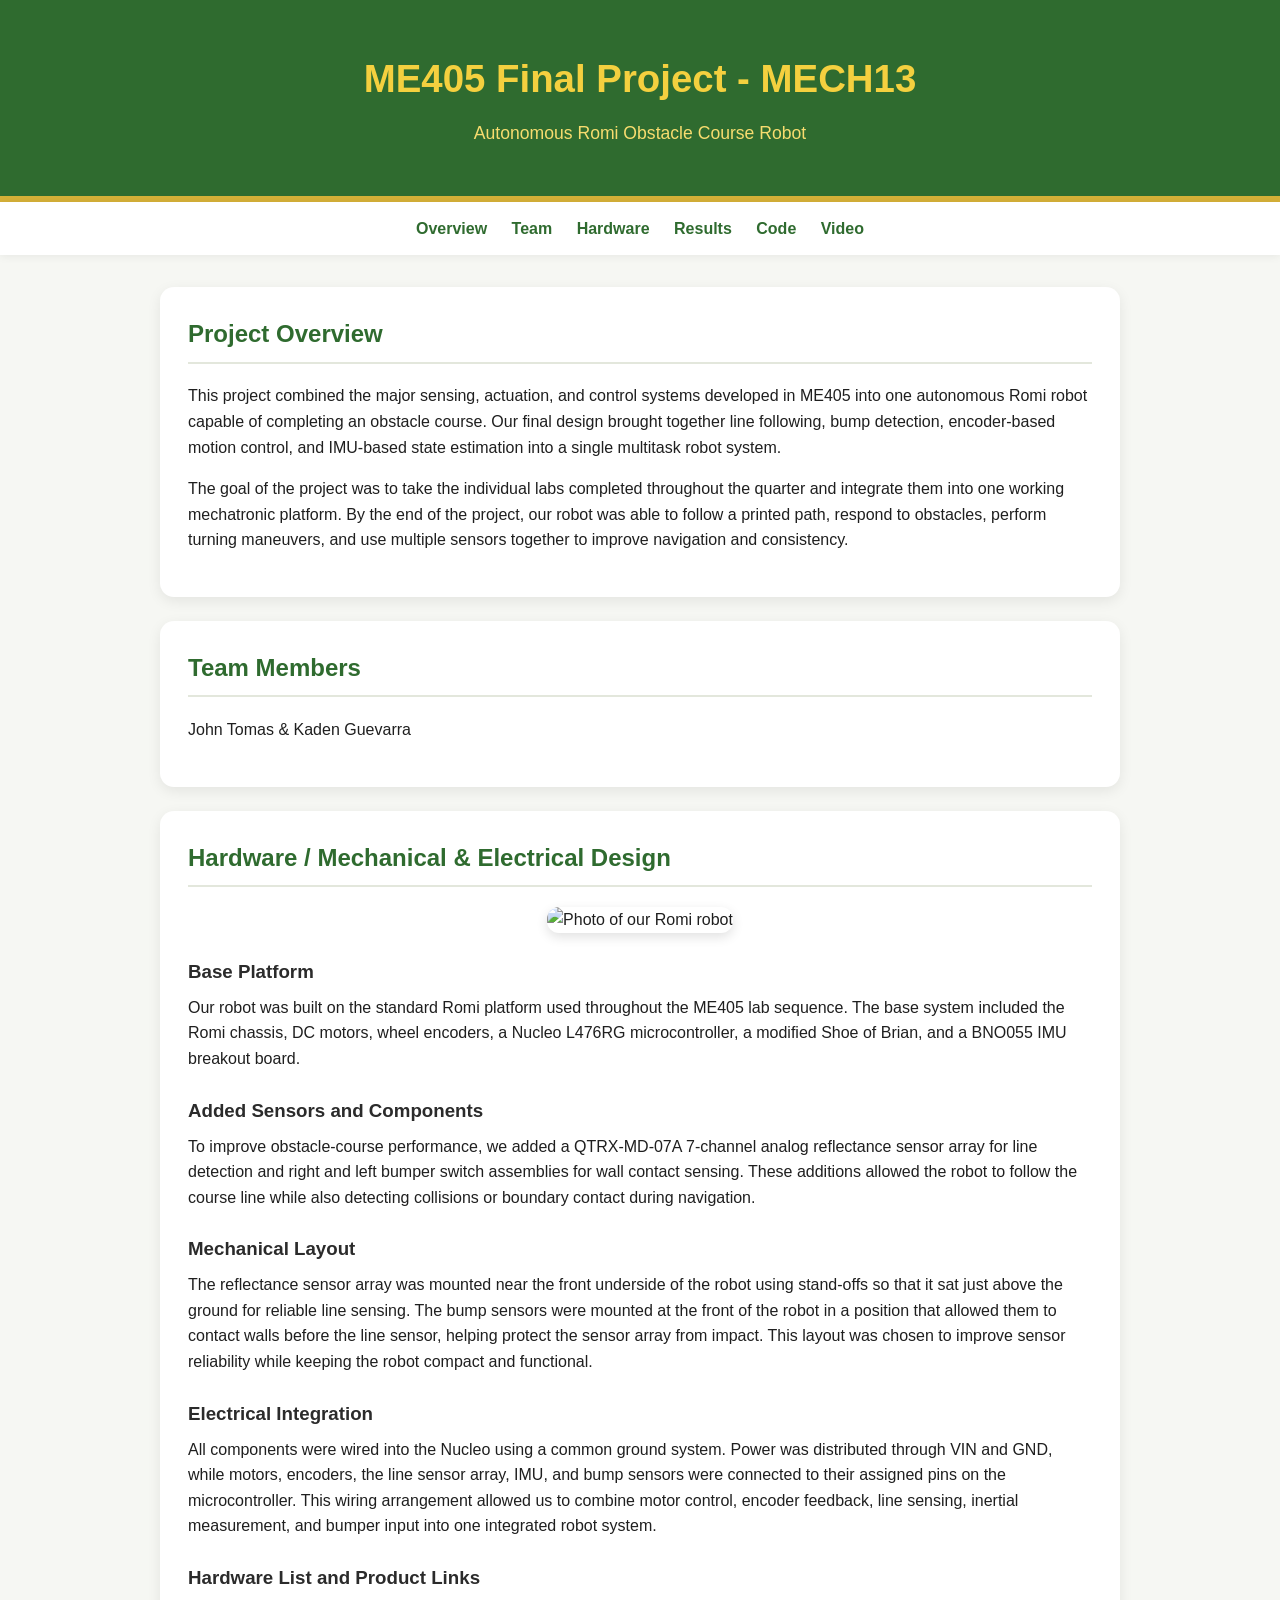
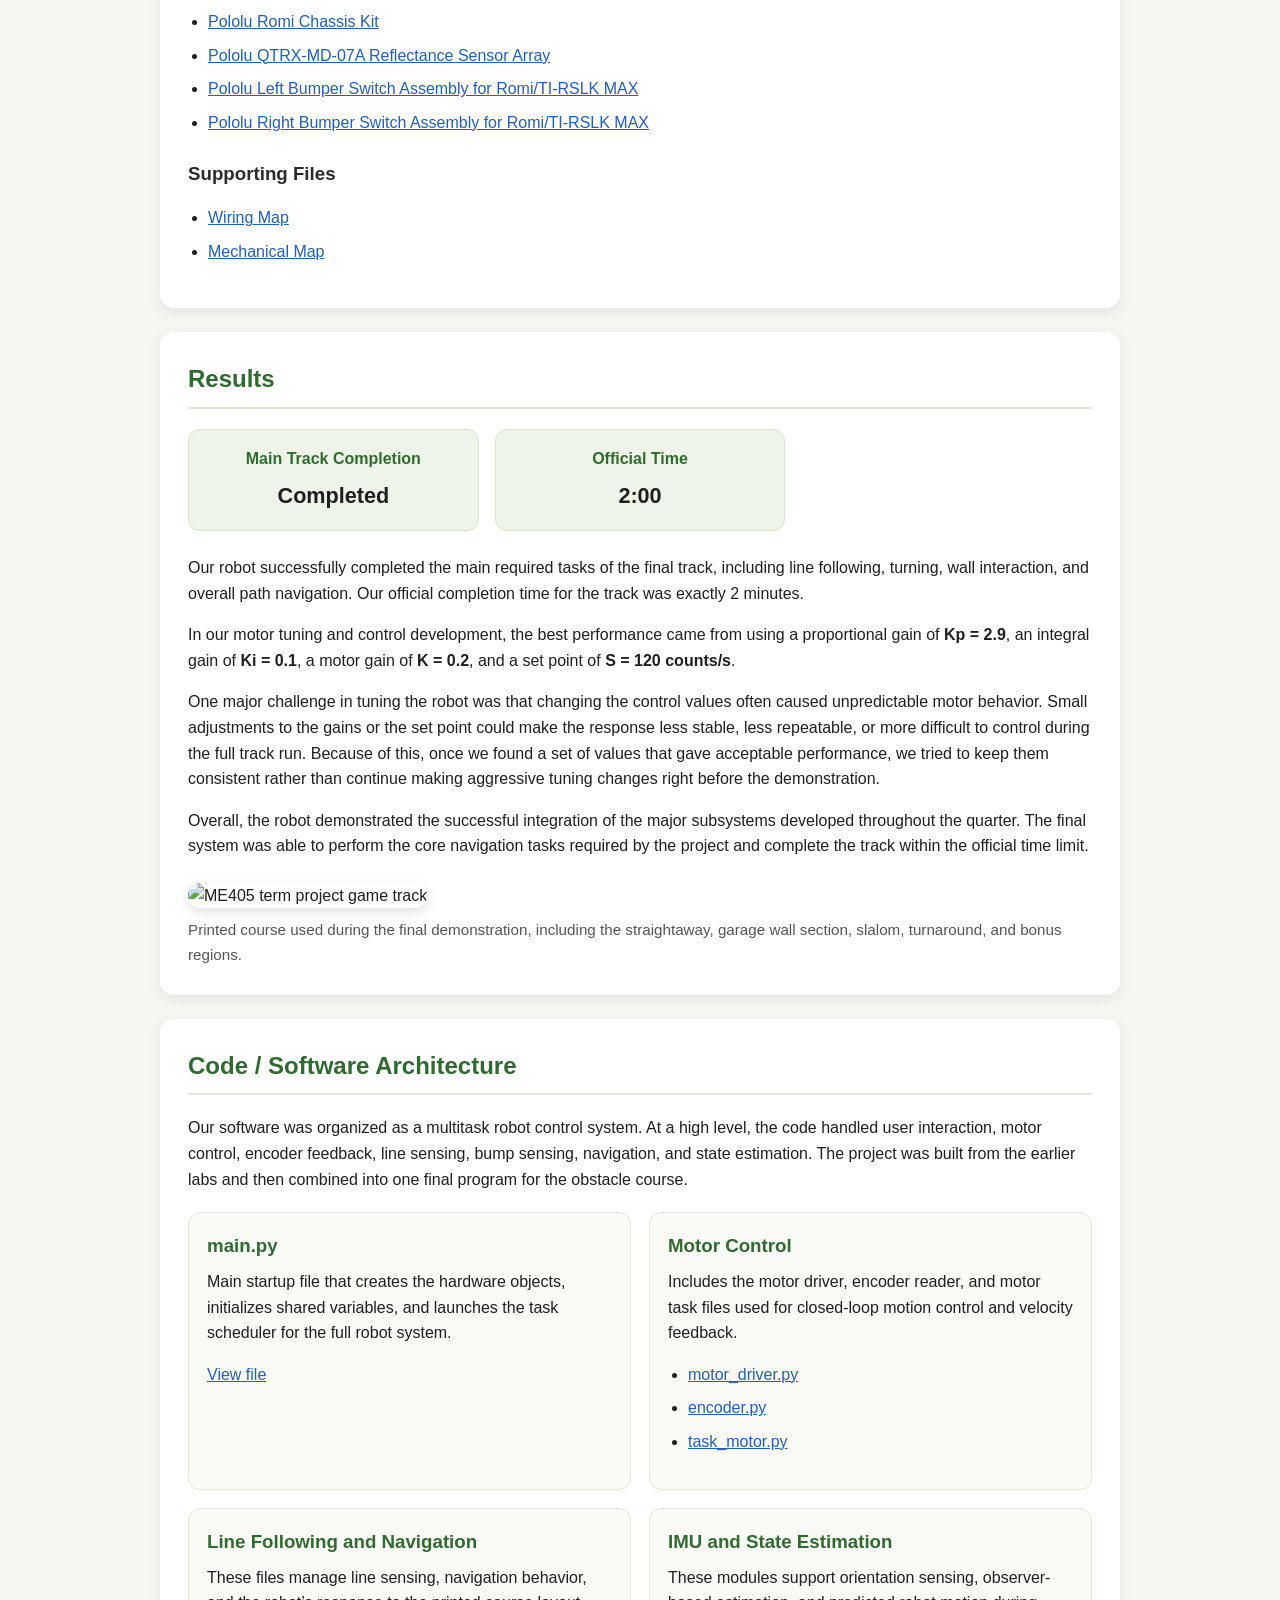
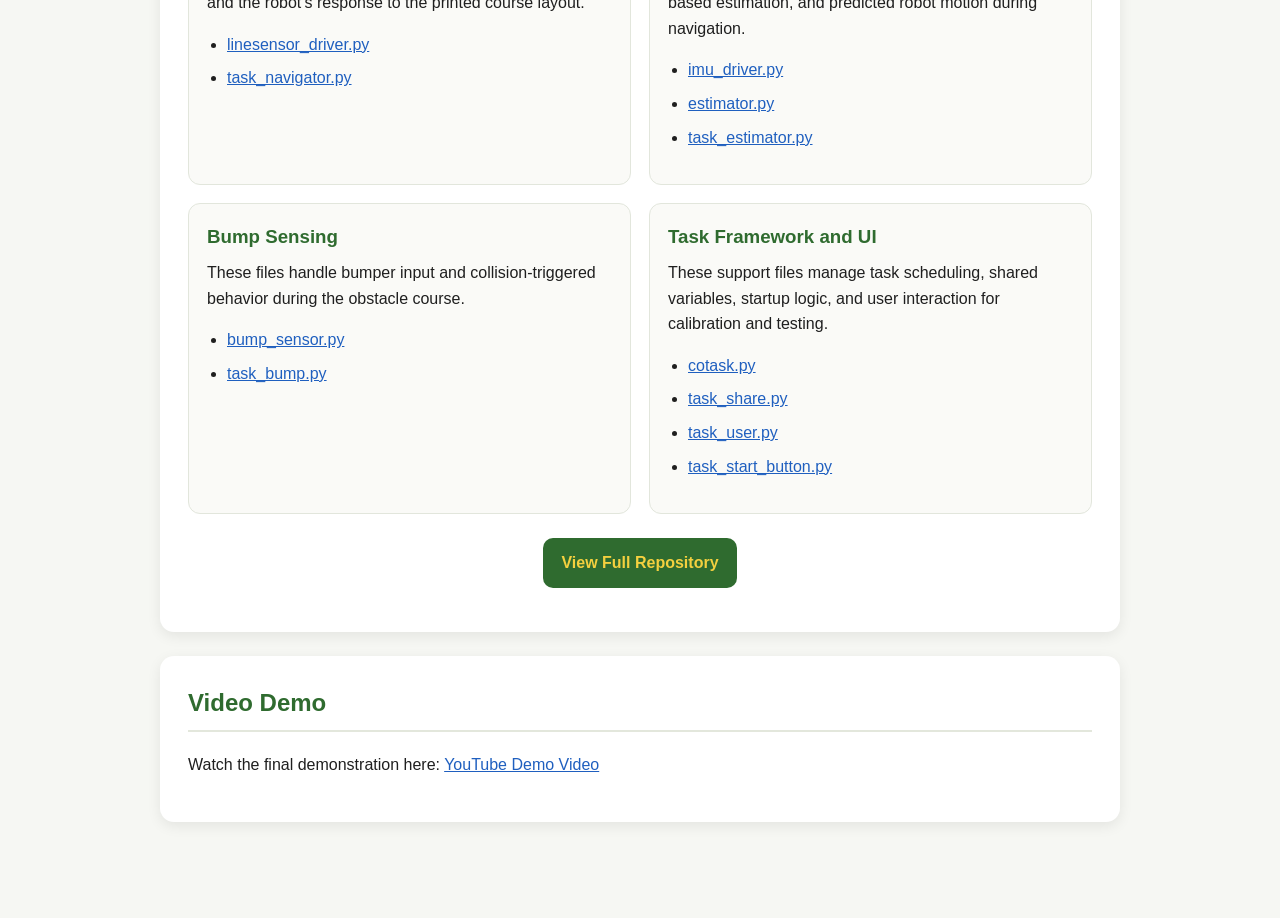
==== index.html @ cebd9c86 "Update index.html" ====
<!DOCTYPE html>
<html lang="en">
<head>
  <meta charset="UTF-8" />
  <meta name="viewport" content="width=device-width, initial-scale=1.0" />
  <title>ME405 Final Project - MECH13</title>
  <link rel="stylesheet" href="style.css" />
</head>
<body>
  <header class="site-header">
    <div class="header-content">
      <h1>ME405 Final Project - MECH13</h1>
      <p>Autonomous Romi Obstacle Course Robot</p>
    </div>
  </header>

  <nav class="site-nav">
    <a href="#overview">Overview</a>
    <a href="#team">Team</a>
    <a href="#hardware">Hardware</a>
    <a href="#results">Results</a>
    <a href="#code">Code</a>
    <a href="#video">Video</a>
  </nav>

  <main>
    <section id="overview" class="card">
      <h2>Project Overview</h2>
      <p>
        This project combined the major sensing, actuation, and control systems developed in ME405
        into one autonomous Romi robot capable of completing an obstacle course. Our final design
        brought together line following, bump detection, encoder-based motion control, and IMU-based
        state estimation into a single multitask robot system.
      </p>
      <p>
        The goal of the project was to take the individual labs completed throughout the quarter and
        integrate them into one working mechatronic platform. By the end of the project, our robot
        was able to follow a printed path, respond to obstacles, perform turning maneuvers, and use
        multiple sensors together to improve navigation and consistency.
      </p>
    </section>

    <section id="team" class="card">
      <h2>Team Members</h2>
      <p>John Tomas &amp; Kaden Guevarra</p>
    </section>

    <section id="hardware" class="card">
      <h2>Hardware / Mechanical &amp; Electrical Design</h2>

      <div class="image-wrap">
        <img
          src="https://github.com/user-attachments/assets/59b8538a-9f08-433e-8024-1bff118f0d29"
          alt="Photo of our Romi robot"
        />
      </div>

      <h3>Base Platform</h3>
      <p>
        Our robot was built on the standard Romi platform used throughout the ME405 lab sequence.
        The base system included the Romi chassis, DC motors, wheel encoders, a Nucleo L476RG
        microcontroller, a modified Shoe of Brian, and a BNO055 IMU breakout board.
      </p>

      <h3>Added Sensors and Components</h3>
      <p>
        To improve obstacle-course performance, we added a QTRX-MD-07A 7-channel analog reflectance
        sensor array for line detection and right and left bumper switch assemblies for wall contact
        sensing. These additions allowed the robot to follow the course line while also detecting
        collisions or boundary contact during navigation.
      </p>

      <h3>Mechanical Layout</h3>
      <p>
        The reflectance sensor array was mounted near the front underside of the robot using stand-offs
        so that it sat just above the ground for reliable line sensing. The bump sensors were mounted at
        the front of the robot in a position that allowed them to contact walls before the line sensor,
        helping protect the sensor array from impact. This layout was chosen to improve sensor reliability
        while keeping the robot compact and functional.
      </p>

      <h3>Electrical Integration</h3>
      <p>
        All components were wired into the Nucleo using a common ground system. Power was distributed
        through VIN and GND, while motors, encoders, the line sensor array, IMU, and bump sensors were
        connected to their assigned pins on the microcontroller. This wiring arrangement allowed us to
        combine motor control, encoder feedback, line sensing, inertial measurement, and bumper input
        into one integrated robot system.
      </p>

      <h3>Hardware List and Product Links</h3>
      <ul class="hardware-list">
        <li>
          <a href="https://www.pololu.com/product/3500" target="_blank" rel="noopener noreferrer">
            Pololu Romi Chassis Kit
          </a>
        </li>
        <li>
          <a href="https://www.pololu.com/product/4447" target="_blank" rel="noopener noreferrer">
            Pololu QTRX-MD-07A Reflectance Sensor Array
          </a>
        </li>
        <li>
          <a href="https://www.pololu.com/product/3673" target="_blank" rel="noopener noreferrer">
            Pololu Left Bumper Switch Assembly for Romi/TI-RSLK MAX
          </a>
        </li>
        <li>
          <a href="https://www.pololu.com/product/3674" target="_blank" rel="noopener noreferrer">
            Pololu Right Bumper Switch Assembly for Romi/TI-RSLK MAX
          </a>
        </li>
      </ul>

      <div class="support-files">
        <h3>Supporting Files</h3>
        <ul>
          <li><a href="PASTE_WIRING_MAP_LINK_HERE" target="_blank" rel="noopener noreferrer">Wiring Map</a></li>
          <li><a href="PASTE_MECHANICAL_MAP_LINK_HERE" target="_blank" rel="noopener noreferrer">Mechanical Map</a></li>
        </ul>
      </div>
    </section>

    <section id="results" class="card">
      <h2>Results</h2>

      <div class="results-grid results-grid-two">
        <div class="stat-box">
          <h3>Main Track Completion</h3>
          <p>Completed</p>
        </div>

        <div class="stat-box">
          <h3>Official Time</h3>
          <p>2:00</p>
        </div>
      </div>

      <p>
        Our robot successfully completed the main required tasks of the final track, including line
        following, turning, wall interaction, and overall path navigation. Our official completion
        time for the track was exactly 2 minutes.
      </p>

      <p>
        In our motor tuning and control development, the best performance came from using
        a proportional gain of <strong>Kp = 2.9</strong>, an integral gain of
        <strong>Ki = 0.1</strong>, a motor gain of <strong>K = 0.2</strong>, and a set point of
        <strong>S = 120 counts/s</strong>.
      </p>

      <p>
        One major challenge in tuning the robot was that changing the control values often caused
        unpredictable motor behavior. Small adjustments to the gains or the set point could make the
        response less stable, less repeatable, or more difficult to control during the full track run.
        Because of this, once we found a set of values that gave acceptable performance, we tried to
        keep them consistent rather than continue making aggressive tuning changes right before the
        demonstration.
      </p>

      <p>
        Overall, the robot demonstrated the successful integration of the major subsystems developed
        throughout the quarter. The final system was able to perform the core navigation tasks required
        by the project and complete the track within the official time limit.
      </p>

      <figure class="media-card">
        <img src="https://i.imgur.com/mQRiPmc.png" alt="ME405 term project game track" />
        <figcaption>
          Printed course used during the final demonstration, including the straightaway,
          garage wall section, slalom, turnaround, and bonus regions.
        </figcaption>
      </figure>
    </section>

    <section id="code" class="card">
      <h2>Code / Software Architecture</h2>

      <p>
        Our software was organized as a multitask robot control system. At a high level, the code
        handled user interaction, motor control, encoder feedback, line sensing, bump sensing,
        navigation, and state estimation. The project was built from the earlier labs and then
        combined into one final program for the obstacle course.
      </p>

      <div class="code-grid">
        <article class="code-card">
          <h3>main.py</h3>
          <p>
            Main startup file that creates the hardware objects, initializes shared variables,
            and launches the task scheduler for the full robot system.
          </p>
          <a href="https://github.com/KadenGuevarra/ME405_Final_MECH13/blob/main/main.py" target="_blank" rel="noopener noreferrer">View file</a>
        </article>

        <article class="code-card">
          <h3>Motor Control</h3>
          <p>
            Includes the motor driver, encoder reader, and motor task files used for closed-loop
            motion control and velocity feedback.
          </p>
          <ul>
            <li><a href="https://github.com/KadenGuevarra/ME405_Final_MECH13/blob/main/motor_driver.py" target="_blank" rel="noopener noreferrer">motor_driver.py</a></li>
            <li><a href="https://github.com/KadenGuevarra/ME405_Final_MECH13/blob/main/encoder.py" target="_blank" rel="noopener noreferrer">encoder.py</a></li>
            <li><a href="https://github.com/KadenGuevarra/ME405_Final_MECH13/blob/main/task_motor.py" target="_blank" rel="noopener noreferrer">task_motor.py</a></li>
          </ul>
        </article>

        <article class="code-card">
          <h3>Line Following and Navigation</h3>
          <p>
            These files manage line sensing, navigation behavior, and the robot’s response to the
            printed course layout.
          </p>
          <ul>
            <li><a href="https://github.com/KadenGuevarra/ME405_Final_MECH13/blob/main/linesensor_driver.py" target="_blank" rel="noopener noreferrer">linesensor_driver.py</a></li>
            <li><a href="https://github.com/KadenGuevarra/ME405_Final_MECH13/blob/main/task_navigator.py" target="_blank" rel="noopener noreferrer">task_navigator.py</a></li>
          </ul>
        </article>

        <article class="code-card">
          <h3>IMU and State Estimation</h3>
          <p>
            These modules support orientation sensing, observer-based estimation, and predicted
            robot motion during navigation.
          </p>
          <ul>
            <li><a href="https://github.com/KadenGuevarra/ME405_Final_MECH13/blob/main/imu_driver.py" target="_blank" rel="noopener noreferrer">imu_driver.py</a></li>
            <li><a href="https://github.com/KadenGuevarra/ME405_Final_MECH13/blob/main/estimator.py" target="_blank" rel="noopener noreferrer">estimator.py</a></li>
            <li><a href="https://github.com/KadenGuevarra/ME405_Final_MECH13/blob/main/task_estimator.py" target="_blank" rel="noopener noreferrer">task_estimator.py</a></li>
          </ul>
        </article>

        <article class="code-card">
          <h3>Bump Sensing</h3>
          <p>
            These files handle bumper input and collision-triggered behavior during the obstacle
            course.
          </p>
          <ul>
            <li><a href="https://github.com/KadenGuevarra/ME405_Final_MECH13/blob/main/bump_sensor.py" target="_blank" rel="noopener noreferrer">bump_sensor.py</a></li>
            <li><a href="https://github.com/KadenGuevarra/ME405_Final_MECH13/blob/main/task_bump.py" target="_blank" rel="noopener noreferrer">task_bump.py</a></li>
          </ul>
        </article>

        <article class="code-card">
          <h3>Task Framework and UI</h3>
          <p>
            These support files manage task scheduling, shared variables, startup logic, and user
            interaction for calibration and testing.
          </p>
          <ul>
            <li><a href="https://github.com/KadenGuevarra/ME405_Final_MECH13/blob/main/cotask.py" target="_blank" rel="noopener noreferrer">cotask.py</a></li>
            <li><a href="https://github.com/KadenGuevarra/ME405_Final_MECH13/blob/main/task_share.py" target="_blank" rel="noopener noreferrer">task_share.py</a></li>
            <li><a href="https://github.com/KadenGuevarra/ME405_Final_MECH13/blob/main/task_user.py" target="_blank" rel="noopener noreferrer">task_user.py</a></li>
            <li><a href="https://github.com/KadenGuevarra/ME405_Final_MECH13/blob/main/task_start_button.py" target="_blank" rel="noopener noreferrer">task_start_button.py</a></li>
          </ul>
        </article>
      </div>

      <p class="repo-link">
        <a href="https://github.com/KadenGuevarra/ME405_Final_MECH13" target="_blank" rel="noopener noreferrer">
          View Full Repository
        </a>
      </p>
    </section>

    <section id="video" class="card">
      <h2>Video Demo</h2>
      <p>
        Watch the final demonstration here:
        <a href="https://youtu.be/V55OzWEsSkU" target="_blank" rel="noopener noreferrer">
          YouTube Demo Video
        </a>
      </p>
    </section>
  </main>
</body>
</html>
---- style.css ----
html {
  scroll-behavior: smooth;
}

* {
  box-sizing: border-box;
}

body {
  font-family: Arial, sans-serif;
  margin: 0;
  background: #f6f7f3;
  color: #1f1f1f;
  line-height: 1.6;
}

.site-header {
  background: #2f6b2f;
  color: #f4d03f;
  padding: 48px 20px;
  text-align: center;
  border-bottom: 6px solid #d4af37;
}

.header-content {
  max-width: 1000px;
  margin: 0 auto;
}

.site-header h1 {
  margin: 0 0 10px 0;
  font-size: 2.4rem;
  font-weight: 700;
}

.site-header p {
  margin: 0;
  font-size: 1.1rem;
  color: #f7dc6f;
}

.site-nav {
  background: #ffffff;
  text-align: center;
  padding: 14px 10px;
  box-shadow: 0 2px 8px rgba(0, 0, 0, 0.06);
  position: sticky;
  top: 0;
  z-index: 100;
}

.site-nav a {
  display: inline-block;
  margin: 0 10px;
  text-decoration: none;
  color: #2f6b2f;
  font-weight: 600;
}

.site-nav a:hover {
  color: #1f4d1f;
}

main {
  max-width: 1000px;
  margin: 32px auto;
  padding: 0 20px 40px;
}

.card {
  background: #ffffff;
  padding: 28px;
  margin-bottom: 24px;
  border-radius: 14px;
  box-shadow: 0 4px 14px rgba(0, 0, 0, 0.08);
}

h2 {
  margin-top: 0;
  color: #2f6b2f;
  border-bottom: 2px solid #e3e7dc;
  padding-bottom: 8px;
}

h3 {
  color: #2b2b2b;
  margin-top: 24px;
  margin-bottom: 8px;
}

p {
  margin-top: 0;
}

a {
  color: #1f5fbf;
}

a:hover {
  color: #154a92;
}

.image-wrap {
  margin: 20px 0 24px;
  text-align: center;
}

.image-wrap img {
  max-width: 100%;
  height: auto;
  border-radius: 12px;
  box-shadow: 0 4px 12px rgba(0, 0, 0, 0.12);
}

.hardware-list,
.support-files ul,
.code-card ul {
  padding-left: 20px;
}

.hardware-list li,
.support-files li,
.code-card li {
  margin-bottom: 8px;
}

.results-grid {
  display: grid;
  grid-template-columns: repeat(3, minmax(0, 1fr));
  gap: 16px;
  margin: 20px 0 24px;
}

.stat-box {
  background: #eef5e8;
  border: 1px solid #d7e4cd;
  border-radius: 12px;
  padding: 16px;
  text-align: center;
}

.stat-box h3 {
  margin: 0 0 8px 0;
  font-size: 1rem;
  color: #2f6b2f;
}

.stat-box p {
  margin: 0;
  font-size: 1.35rem;
  font-weight: 700;
  color: #1f1f1f;
}

.media-card {
  margin: 24px 0 0;
}

.media-card img {
  width: 100%;
  height: auto;
  border-radius: 12px;
  box-shadow: 0 4px 12px rgba(0, 0, 0, 0.12);
}

.media-card figcaption {
  margin-top: 10px;
  font-size: 0.95rem;
  color: #555;
}

.code-grid {
  display: grid;
  grid-template-columns: repeat(2, minmax(0, 1fr));
  gap: 18px;
  margin-top: 20px;
}

.code-card {
  background: #fafaf7;
  border: 1px solid #e2e6dc;
  border-radius: 12px;
  padding: 18px;
}

.code-card h3 {
  margin-top: 0;
  color: #2f6b2f;
}

.repo-link {
  margin-top: 24px;
  text-align: center;
}

.repo-link a {
  display: inline-block;
  background: #2f6b2f;
  color: #f4d03f;
  text-decoration: none;
  padding: 12px 18px;
  border-radius: 10px;
  font-weight: 700;
}

.repo-link a:hover {
  background: #255625;
  color: #f4d03f;
}

@media (max-width: 800px) {
  .results-grid,
  .code-grid {
    grid-template-columns: 1fr;
  }
}

@media (max-width: 700px) {
  .site-header h1 {
    font-size: 1.9rem;
  }

  .site-nav a {
    margin: 6px 8px;
  }

  .card {
    padding: 20px;
  }
}
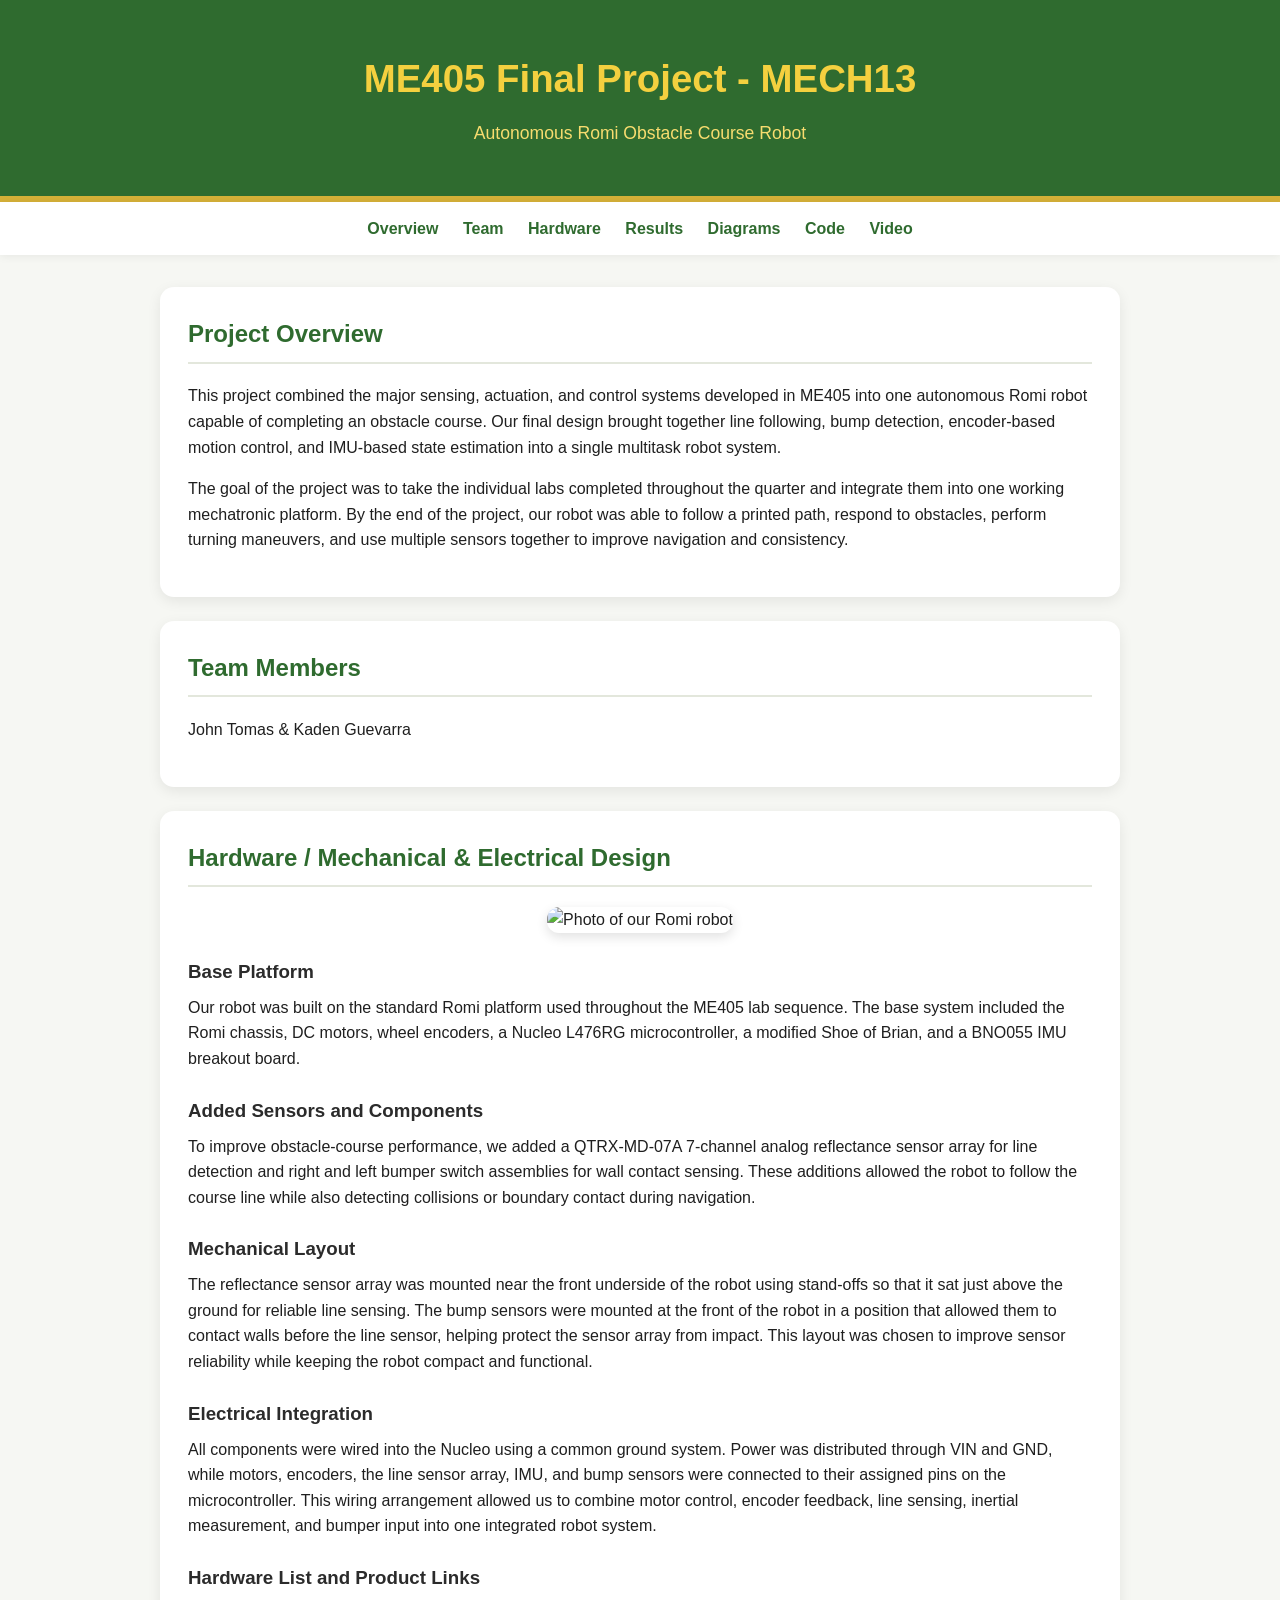
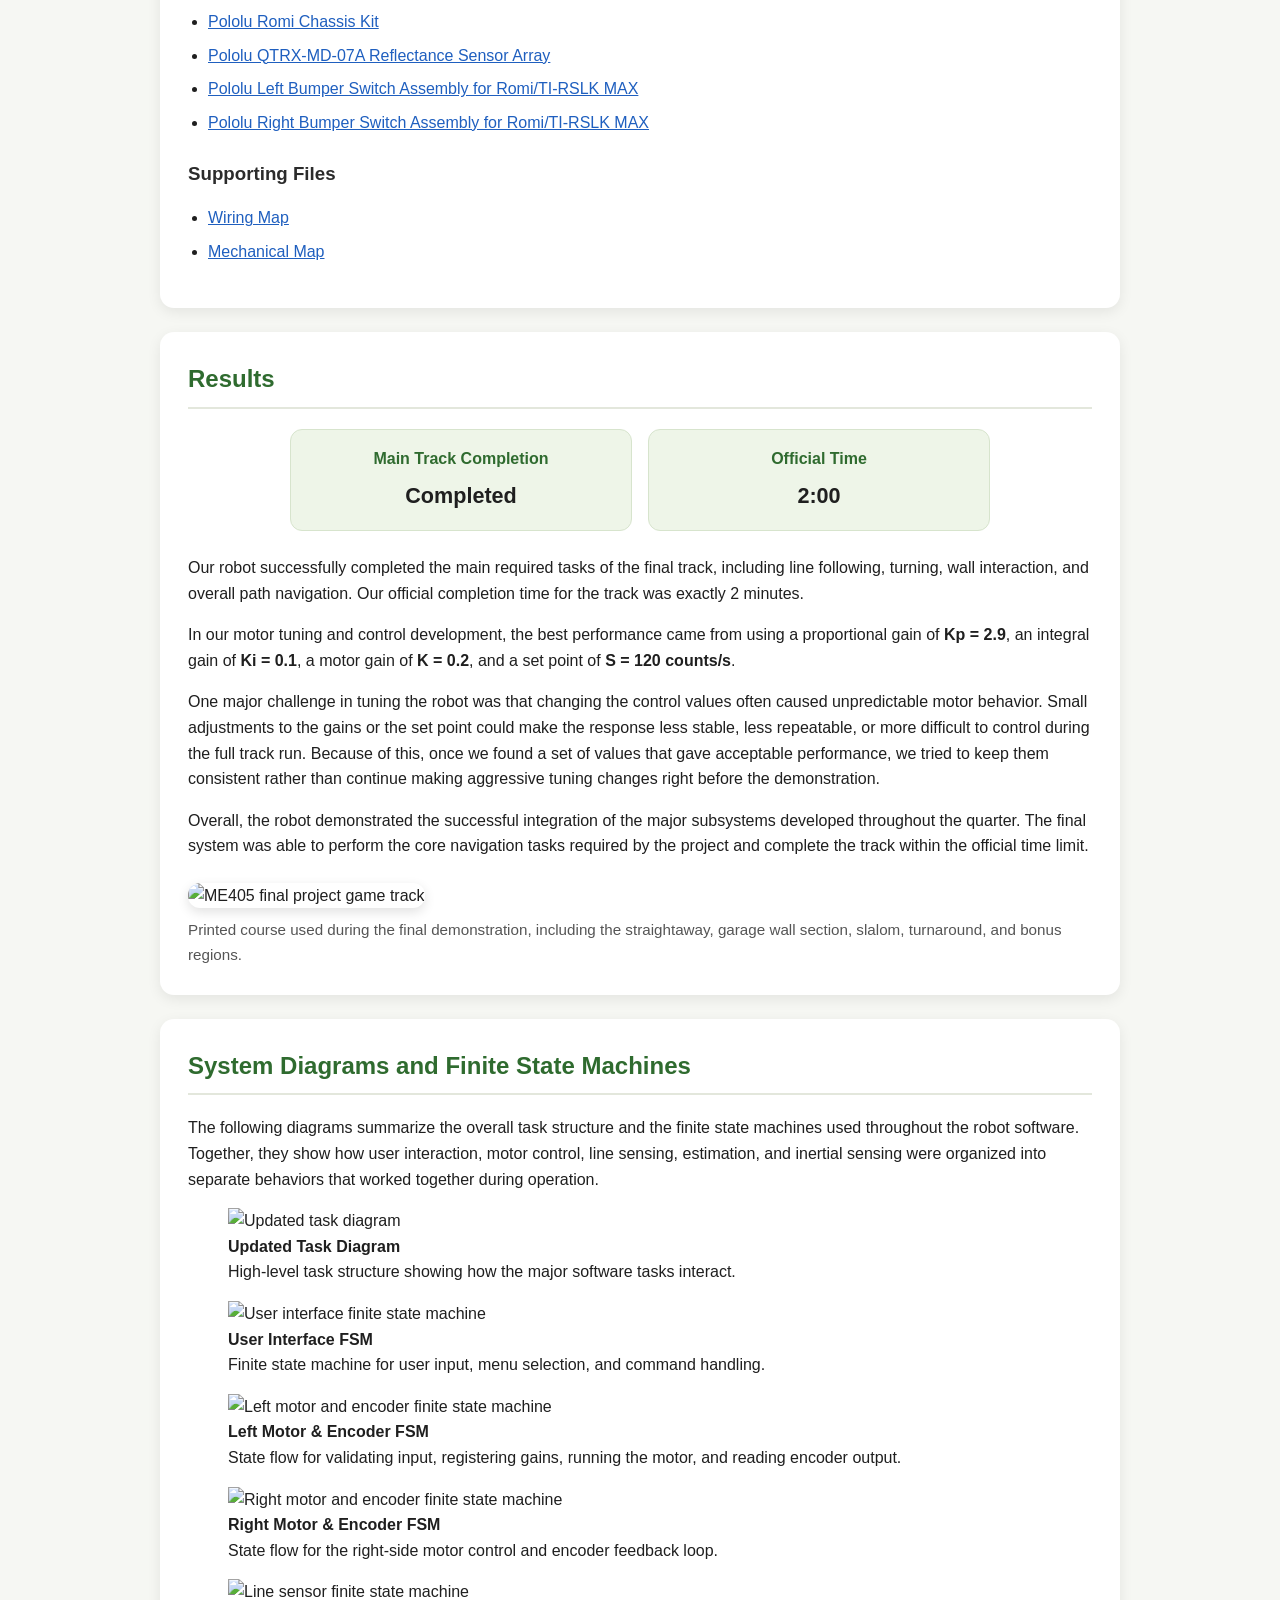
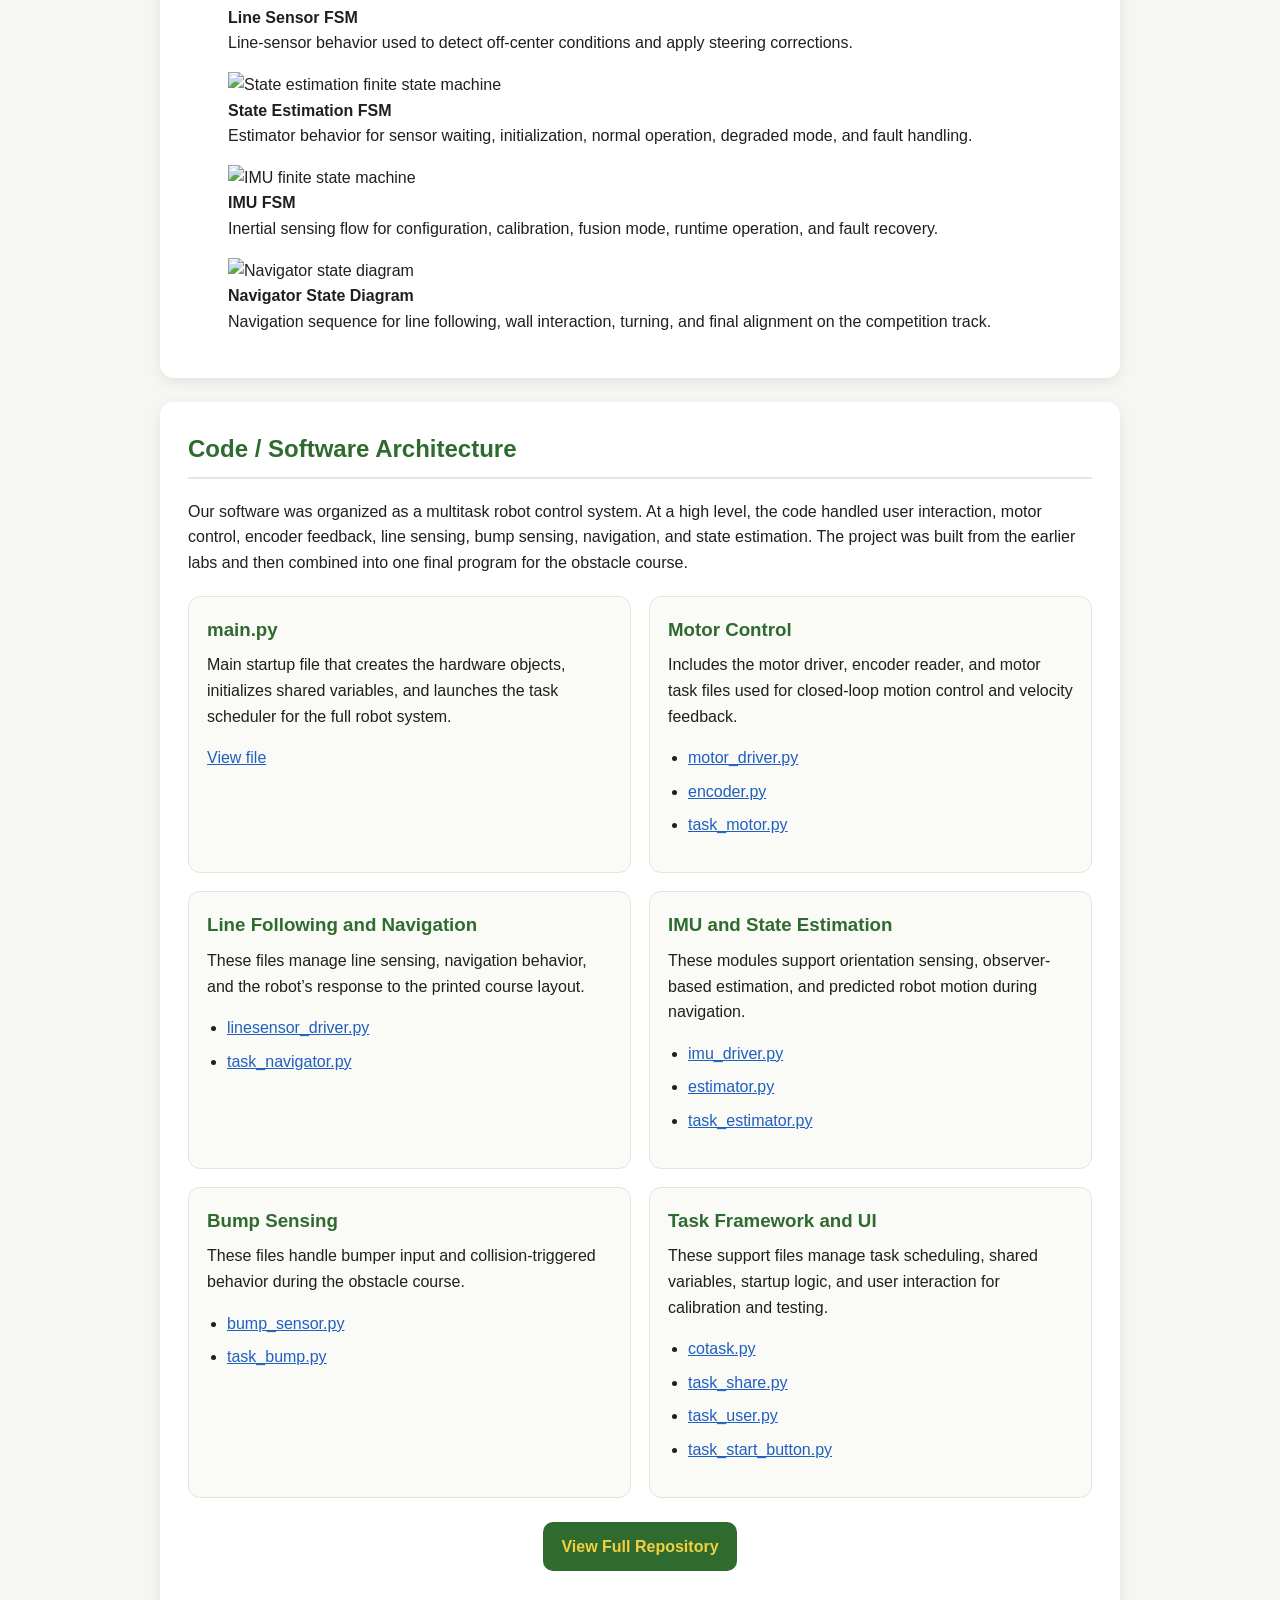
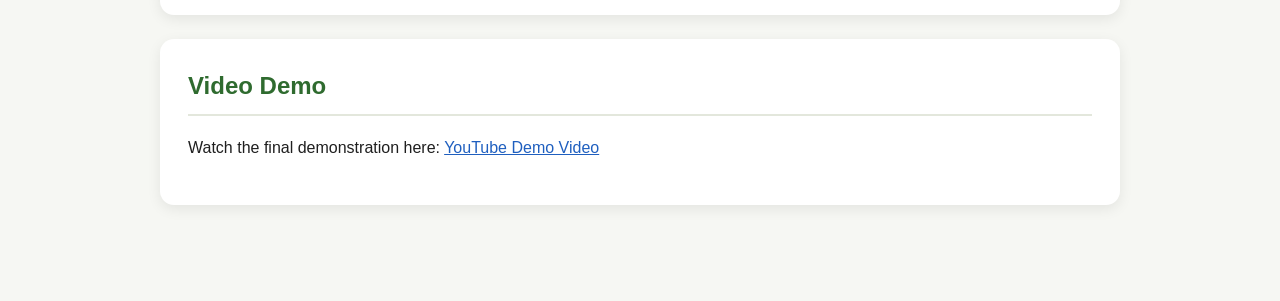
==== commit cb32841c: "Update index.html" ====
--- a/index.html
+++ b/index.html
@@ -19,6 +19,7 @@
     <a href="#team">Team</a>
     <a href="#hardware">Hardware</a>
     <a href="#results">Results</a>
+    <a href="#diagrams">Diagrams</a>
     <a href="#code">Code</a>
     <a href="#video">Video</a>
   </nav>
@@ -165,7 +166,7 @@
       </p>
 
       <figure class="media-card">
-        <img src="https://i.imgur.com/mQRiPmc.png" alt="ME405 term project game track" />
+        <img src="PASTE_TRACK_IMAGE_LINK_HERE" alt="ME405 final project game track" />
         <figcaption>
           Printed course used during the final demonstration, including the straightaway,
           garage wall section, slalom, turnaround, and bonus regions.
@@ -173,6 +174,83 @@
       </figure>
     </section>
 
+    <section id="diagrams" class="card">
+      <h2>System Diagrams and Finite State Machines</h2>
+
+      <p>
+        The following diagrams summarize the overall task structure and the finite state machines
+        used throughout the robot software. Together, they show how user interaction, motor control,
+        line sensing, estimation, and inertial sensing were organized into separate behaviors that
+        worked together during operation.
+      </p>
+
+      <div class="diagram-grid">
+        <figure class="diagram-card">
+          <img src="PASTE_TASK_DIAGRAM_IMAGE_LINK_HERE" alt="Updated task diagram" />
+          <figcaption>
+            <strong>Updated Task Diagram</strong><br />
+            High-level task structure showing how the major software tasks interact.
+          </figcaption>
+        </figure>
+
+        <figure class="diagram-card">
+          <img src="PASTE_UI_FSM_IMAGE_LINK_HERE" alt="User interface finite state machine" />
+          <figcaption>
+            <strong>User Interface FSM</strong><br />
+            Finite state machine for user input, menu selection, and command handling.
+          </figcaption>
+        </figure>
+
+        <figure class="diagram-card">
+          <img src="PASTE_LEFT_MOTOR_FSM_IMAGE_LINK_HERE" alt="Left motor and encoder finite state machine" />
+          <figcaption>
+            <strong>Left Motor &amp; Encoder FSM</strong><br />
+            State flow for validating input, registering gains, running the motor, and reading encoder output.
+          </figcaption>
+        </figure>
+
+        <figure class="diagram-card">
+          <img src="PASTE_RIGHT_MOTOR_FSM_IMAGE_LINK_HERE" alt="Right motor and encoder finite state machine" />
+          <figcaption>
+            <strong>Right Motor &amp; Encoder FSM</strong><br />
+            State flow for the right-side motor control and encoder feedback loop.
+          </figcaption>
+        </figure>
+
+        <figure class="diagram-card">
+          <img src="PASTE_LINE_SENSOR_FSM_IMAGE_LINK_HERE" alt="Line sensor finite state machine" />
+          <figcaption>
+            <strong>Line Sensor FSM</strong><br />
+            Line-sensor behavior used to detect off-center conditions and apply steering corrections.
+          </figcaption>
+        </figure>
+
+        <figure class="diagram-card">
+          <img src="PASTE_STATE_ESTIMATION_FSM_IMAGE_LINK_HERE" alt="State estimation finite state machine" />
+          <figcaption>
+            <strong>State Estimation FSM</strong><br />
+            Estimator behavior for sensor waiting, initialization, normal operation, degraded mode, and fault handling.
+          </figcaption>
+        </figure>
+
+        <figure class="diagram-card">
+          <img src="PASTE_IMU_FSM_IMAGE_LINK_HERE" alt="IMU finite state machine" />
+          <figcaption>
+            <strong>IMU FSM</strong><br />
+            Inertial sensing flow for configuration, calibration, fusion mode, runtime operation, and fault recovery.
+          </figcaption>
+        </figure>
+
+        <figure class="diagram-card">
+          <img src="PASTE_NAVIGATOR_STATE_DIAGRAM_IMAGE_LINK_HERE" alt="Navigator state diagram" />
+          <figcaption>
+            <strong>Navigator State Diagram</strong><br />
+            Navigation sequence for line following, wall interaction, turning, and final alignment on the competition track.
+          </figcaption>
+        </figure>
+      </div>
+    </section>
+
     <section id="code" class="card">
       <h2>Code / Software Architecture</h2>
 
--- a/style.css
+++ b/style.css
@@ -126,9 +126,15 @@
 
 .results-grid {
   display: grid;
-  grid-template-columns: repeat(3, minmax(0, 1fr));
   gap: 16px;
   margin: 20px 0 24px;
+}
+
+.results-grid-two {
+  grid-template-columns: repeat(2, minmax(220px, 1fr));
+  max-width: 700px;
+  margin-left: auto;
+  margin-right: auto;
 }
 
 .stat-box {
@@ -209,7 +215,7 @@
 }
 
 @media (max-width: 800px) {
-  .results-grid,
+  .results-grid-two,
   .code-grid {
     grid-template-columns: 1fr;
   }
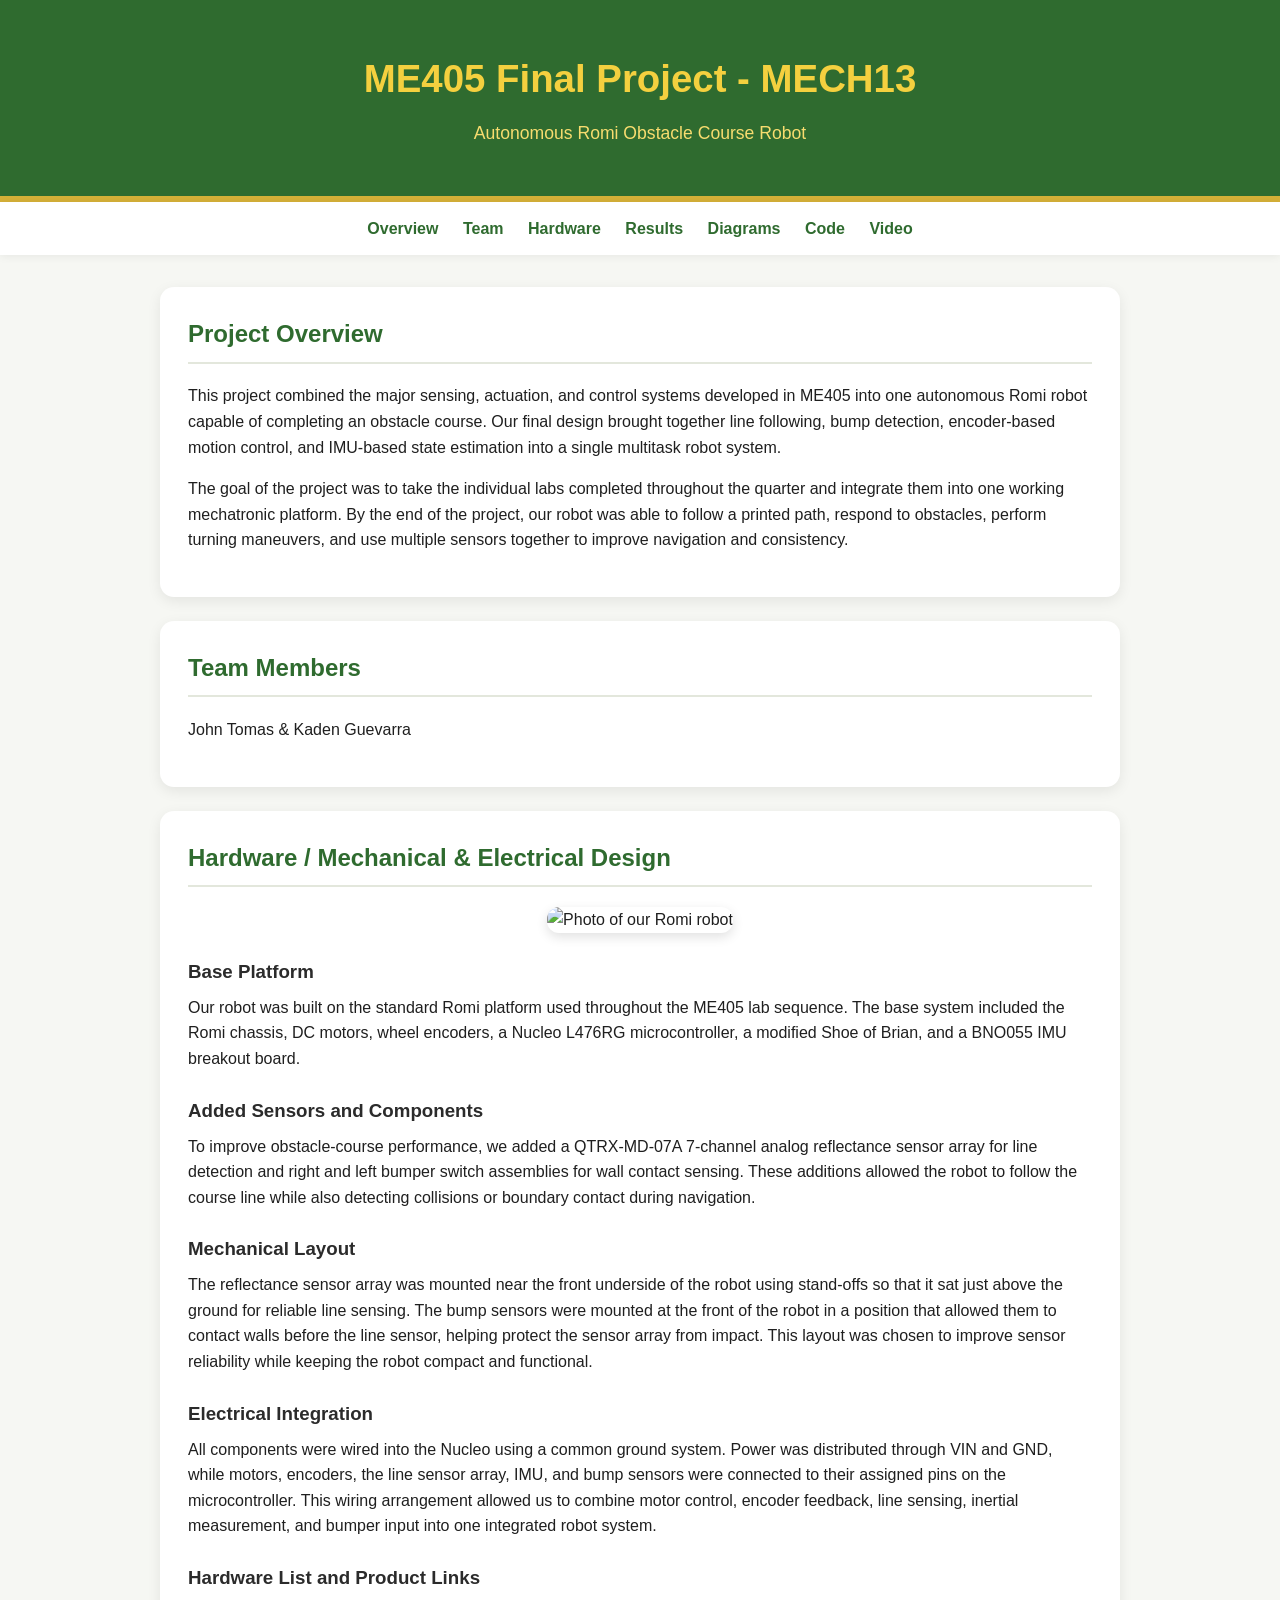
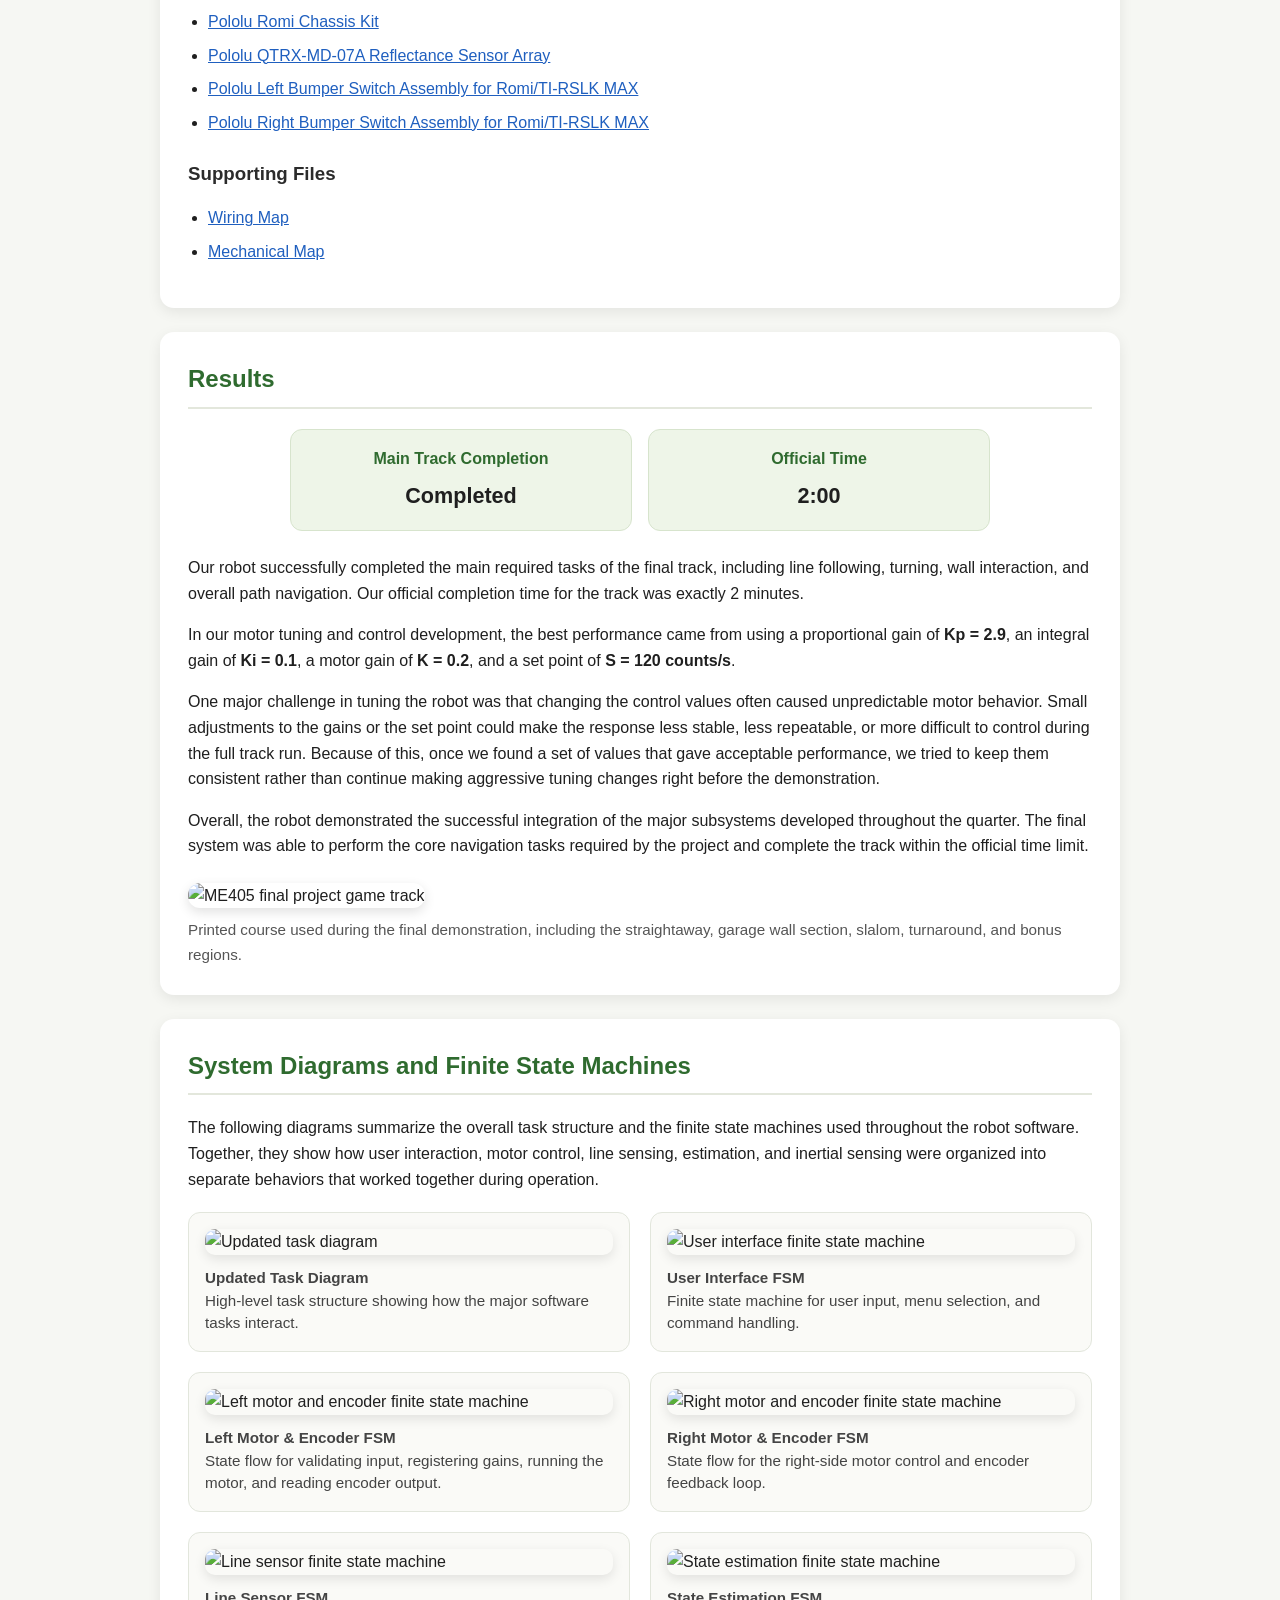
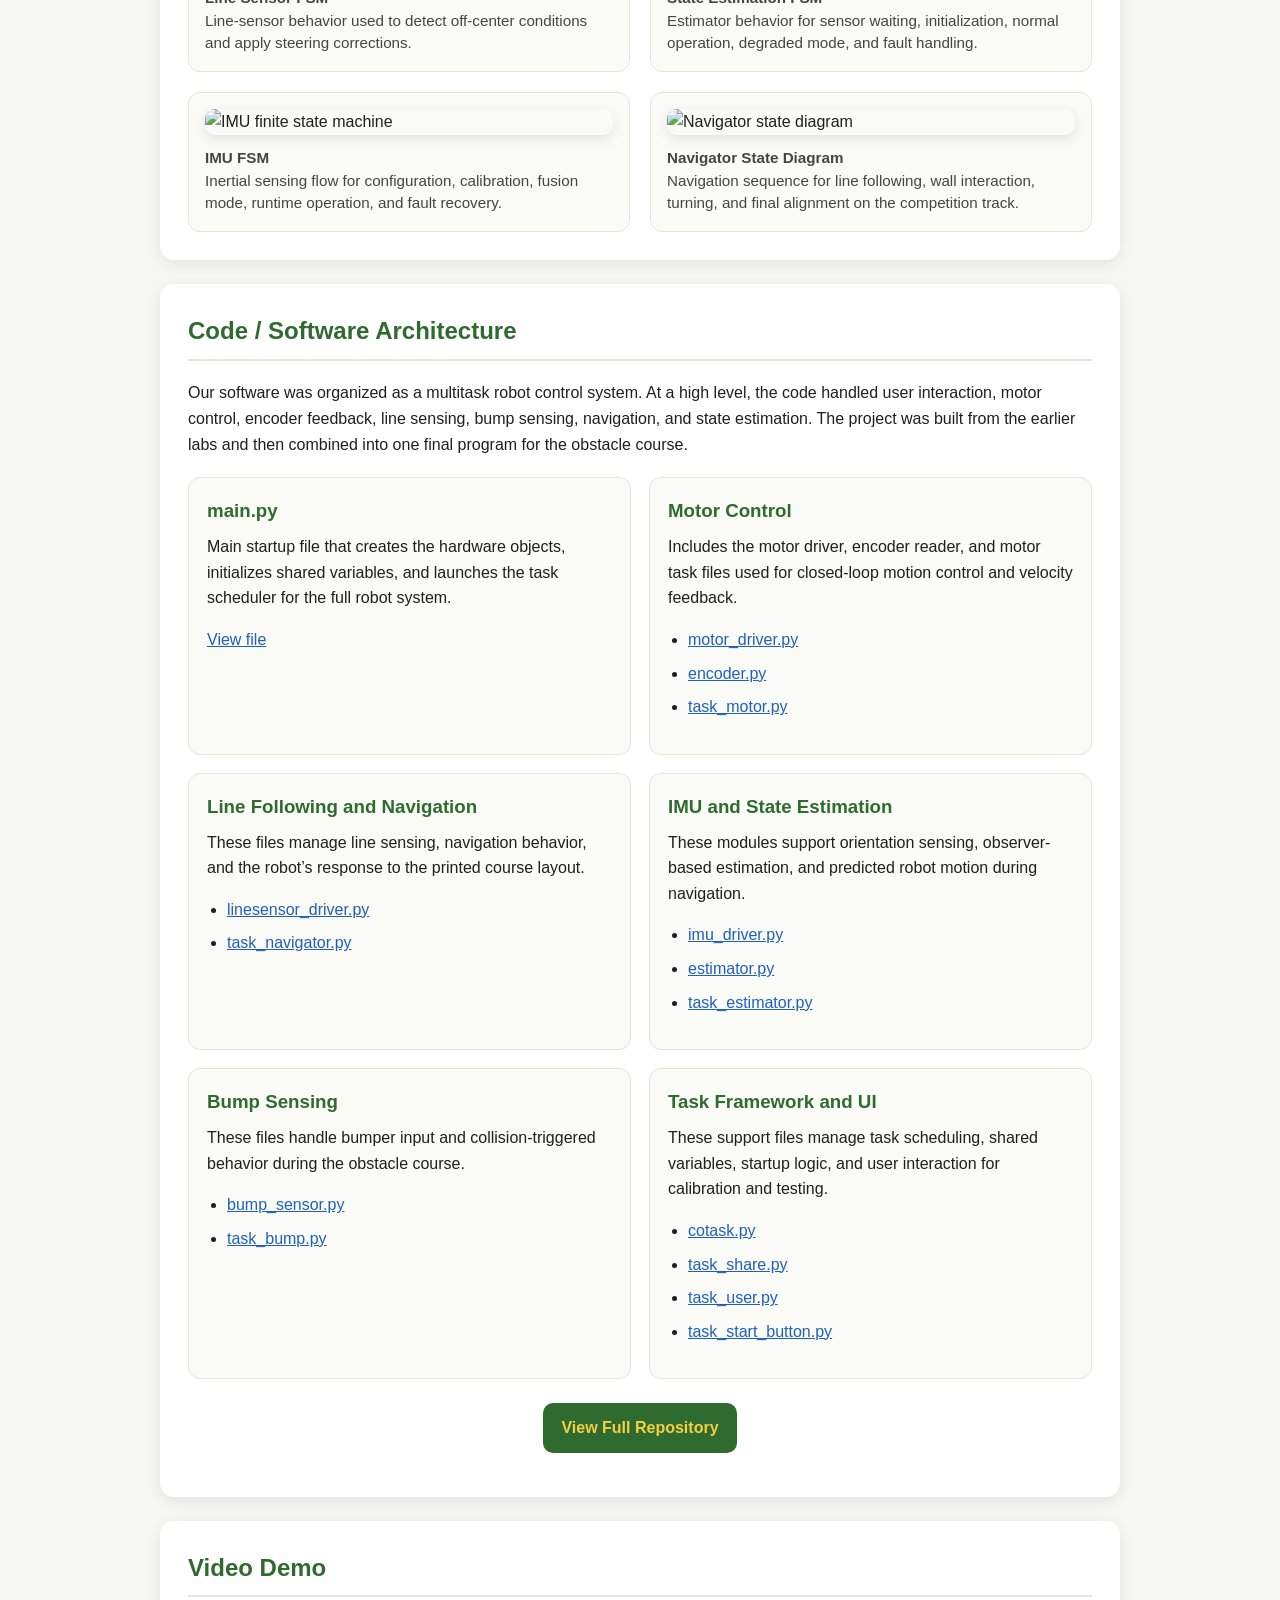
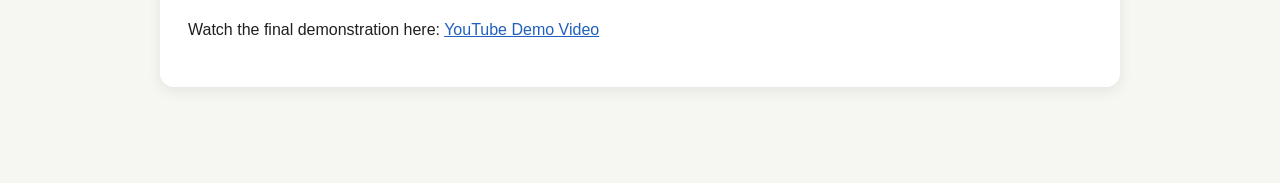
==== commit d90d5866: "Update index.html" ====
--- a/index.html
+++ b/index.html
@@ -166,7 +166,7 @@
       </p>
 
       <figure class="media-card">
-        <img src="PASTE_TRACK_IMAGE_LINK_HERE" alt="ME405 final project game track" />
+        <img src="https://i.imgur.com/mQRiPmc.png" alt="ME405 final project game track" />
         <figcaption>
           Printed course used during the final demonstration, including the straightaway,
           garage wall section, slalom, turnaround, and bonus regions.
@@ -186,7 +186,7 @@
 
       <div class="diagram-grid">
         <figure class="diagram-card">
-          <img src="PASTE_TASK_DIAGRAM_IMAGE_LINK_HERE" alt="Updated task diagram" />
+          <img src="https://i.imgur.com/QOvlA8q.png" alt="Updated task diagram" />
           <figcaption>
             <strong>Updated Task Diagram</strong><br />
             High-level task structure showing how the major software tasks interact.
@@ -194,7 +194,7 @@
         </figure>
 
         <figure class="diagram-card">
-          <img src="PASTE_UI_FSM_IMAGE_LINK_HERE" alt="User interface finite state machine" />
+          <img src="https://i.imgur.com/yzKMSLF.png" alt="User interface finite state machine" />
           <figcaption>
             <strong>User Interface FSM</strong><br />
             Finite state machine for user input, menu selection, and command handling.
@@ -202,7 +202,7 @@
         </figure>
 
         <figure class="diagram-card">
-          <img src="PASTE_LEFT_MOTOR_FSM_IMAGE_LINK_HERE" alt="Left motor and encoder finite state machine" />
+          <img src="https://i.imgur.com/ePfqqhg.png" alt="Left motor and encoder finite state machine" />
           <figcaption>
             <strong>Left Motor &amp; Encoder FSM</strong><br />
             State flow for validating input, registering gains, running the motor, and reading encoder output.
@@ -210,7 +210,7 @@
         </figure>
 
         <figure class="diagram-card">
-          <img src="PASTE_RIGHT_MOTOR_FSM_IMAGE_LINK_HERE" alt="Right motor and encoder finite state machine" />
+          <img src="https://i.imgur.com/olAPql0.png" alt="Right motor and encoder finite state machine" />
           <figcaption>
             <strong>Right Motor &amp; Encoder FSM</strong><br />
             State flow for the right-side motor control and encoder feedback loop.
@@ -218,7 +218,7 @@
         </figure>
 
         <figure class="diagram-card">
-          <img src="PASTE_LINE_SENSOR_FSM_IMAGE_LINK_HERE" alt="Line sensor finite state machine" />
+          <img src="https://i.imgur.com/aP0xOx3.png" alt="Line sensor finite state machine" />
           <figcaption>
             <strong>Line Sensor FSM</strong><br />
             Line-sensor behavior used to detect off-center conditions and apply steering corrections.
@@ -226,7 +226,7 @@
         </figure>
 
         <figure class="diagram-card">
-          <img src="PASTE_STATE_ESTIMATION_FSM_IMAGE_LINK_HERE" alt="State estimation finite state machine" />
+          <img src="https://i.imgur.com/ivEkiWK.png" alt="State estimation finite state machine" />
           <figcaption>
             <strong>State Estimation FSM</strong><br />
             Estimator behavior for sensor waiting, initialization, normal operation, degraded mode, and fault handling.
@@ -234,7 +234,7 @@
         </figure>
 
         <figure class="diagram-card">
-          <img src="PASTE_IMU_FSM_IMAGE_LINK_HERE" alt="IMU finite state machine" />
+          <img src="https://i.imgur.com/Zuo3DSG.png" alt="IMU finite state machine" />
           <figcaption>
             <strong>IMU FSM</strong><br />
             Inertial sensing flow for configuration, calibration, fusion mode, runtime operation, and fault recovery.
@@ -242,7 +242,7 @@
         </figure>
 
         <figure class="diagram-card">
-          <img src="PASTE_NAVIGATOR_STATE_DIAGRAM_IMAGE_LINK_HERE" alt="Navigator state diagram" />
+          <img src="https://i.imgur.com/gnvW9in.png" alt="Navigator state diagram" />
           <figcaption>
             <strong>Navigator State Diagram</strong><br />
             Navigation sequence for line following, wall interaction, turning, and final alignment on the competition track.
--- a/style.css
+++ b/style.css
@@ -173,6 +173,36 @@
   margin-top: 10px;
   font-size: 0.95rem;
   color: #555;
+}
+
+.diagram-grid {
+  display: grid;
+  grid-template-columns: repeat(2, minmax(0, 1fr));
+  gap: 20px;
+  margin-top: 20px;
+}
+
+.diagram-card {
+  background: #fafaf7;
+  border: 1px solid #e2e6dc;
+  border-radius: 12px;
+  padding: 16px;
+  margin: 0;
+}
+
+.diagram-card img {
+  width: 100%;
+  height: auto;
+  border-radius: 10px;
+  display: block;
+  box-shadow: 0 4px 12px rgba(0, 0, 0, 0.10);
+}
+
+.diagram-card figcaption {
+  margin-top: 12px;
+  font-size: 0.95rem;
+  color: #444;
+  line-height: 1.5;
 }
 
 .code-grid {
@@ -214,9 +244,15 @@
   color: #f4d03f;
 }
 
+@media (max-width: 900px) {
+  .diagram-grid,
+  .code-grid {
+    grid-template-columns: 1fr;
+  }
+}
+
 @media (max-width: 800px) {
-  .results-grid-two,
-  .code-grid {
+  .results-grid-two {
     grid-template-columns: 1fr;
   }
 }
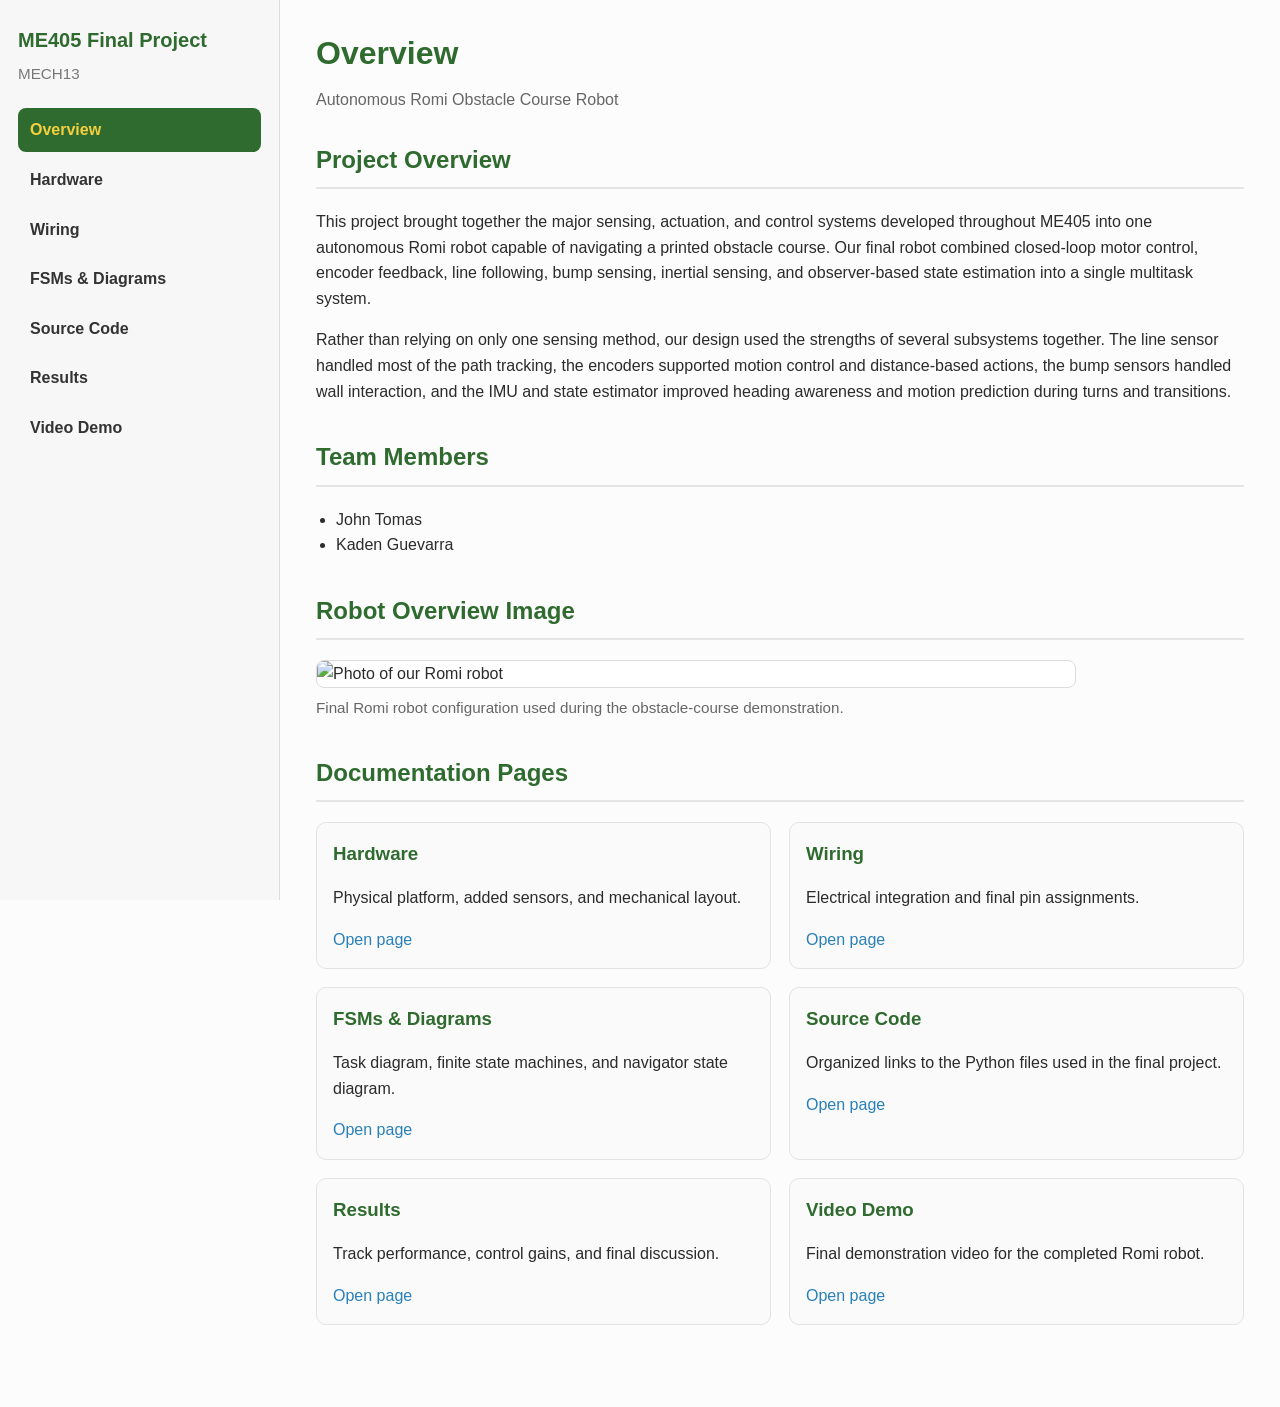
==== commit e4737ddd: "Update index.html" ====
--- a/index.html
+++ b/index.html
@@ -3,355 +3,111 @@
 <head>
   <meta charset="UTF-8" />
   <meta name="viewport" content="width=device-width, initial-scale=1.0" />
-  <title>ME405 Final Project - MECH13</title>
+  <title>ME405 Final Project - MECH13 | Overview</title>
   <link rel="stylesheet" href="style.css" />
 </head>
 <body>
-  <header class="site-header">
-    <div class="header-content">
-      <h1>ME405 Final Project - MECH13</h1>
-      <p>Autonomous Romi Obstacle Course Robot</p>
-    </div>
-  </header>
+  <div class="page">
+    <aside class="sidebar">
+      <div class="sidebar-title">
+        <h1>ME405 Final Project</h1>
+        <p>MECH13</p>
+      </div>
+      <nav class="sidebar-nav">
+        <a class="active" href="index.html">Overview</a>
+        <a href="hardware.html">Hardware</a>
+        <a href="wiring.html">Wiring</a>
+        <a href="diagrams.html">FSMs &amp; Diagrams</a>
+        <a href="code.html">Source Code</a>
+        <a href="results.html">Results</a>
+        <a href="video.html">Video Demo</a>
+      </nav>
+    </aside>
 
-  <nav class="site-nav">
-    <a href="#overview">Overview</a>
-    <a href="#team">Team</a>
-    <a href="#hardware">Hardware</a>
-    <a href="#results">Results</a>
-    <a href="#diagrams">Diagrams</a>
-    <a href="#code">Code</a>
-    <a href="#video">Video</a>
-  </nav>
+    <main class="content">
+      <header class="doc-header">
+        <h1>Overview</h1>
+        <p class="subtitle">Autonomous Romi Obstacle Course Robot</p>
+      </header>
 
-  <main>
-    <section id="overview" class="card">
-      <h2>Project Overview</h2>
-      <p>
-        This project combined the major sensing, actuation, and control systems developed in ME405
-        into one autonomous Romi robot capable of completing an obstacle course. Our final design
-        brought together line following, bump detection, encoder-based motion control, and IMU-based
-        state estimation into a single multitask robot system.
-      </p>
-      <p>
-        The goal of the project was to take the individual labs completed throughout the quarter and
-        integrate them into one working mechatronic platform. By the end of the project, our robot
-        was able to follow a printed path, respond to obstacles, perform turning maneuvers, and use
-        multiple sensors together to improve navigation and consistency.
-      </p>
-    </section>
+      <section class="doc-section">
+        <h2>Project Overview</h2>
+        <p>
+          This project brought together the major sensing, actuation, and control systems developed
+          throughout ME405 into one autonomous Romi robot capable of navigating a printed obstacle
+          course. Our final robot combined closed-loop motor control, encoder feedback, line following,
+          bump sensing, inertial sensing, and observer-based state estimation into a single multitask
+          system.
+        </p>
+        <p>
+          Rather than relying on only one sensing method, our design used the strengths of several
+          subsystems together. The line sensor handled most of the path tracking, the encoders supported
+          motion control and distance-based actions, the bump sensors handled wall interaction, and the
+          IMU and state estimator improved heading awareness and motion prediction during turns and
+          transitions.
+        </p>
+      </section>
 
-    <section id="team" class="card">
-      <h2>Team Members</h2>
-      <p>John Tomas &amp; Kaden Guevarra</p>
-    </section>
+      <section class="doc-section">
+        <h2>Team Members</h2>
+        <ul>
+          <li>John Tomas</li>
+          <li>Kaden Guevarra</li>
+        </ul>
+      </section>
 
-    <section id="hardware" class="card">
-      <h2>Hardware / Mechanical &amp; Electrical Design</h2>
+      <section class="doc-section">
+        <h2>Robot Overview Image</h2>
+        <figure class="doc-figure">
+          <img
+            src="https://github.com/user-attachments/assets/59b8538a-9f08-433e-8024-1bff118f0d29"
+            alt="Photo of our Romi robot"
+          />
+          <figcaption>Final Romi robot configuration used during the obstacle-course demonstration.</figcaption>
+        </figure>
+      </section>
 
-      <div class="image-wrap">
-        <img
-          src="https://github.com/user-attachments/assets/59b8538a-9f08-433e-8024-1bff118f0d29"
-          alt="Photo of our Romi robot"
-        />
-      </div>
+      <section class="doc-section">
+        <h2>Documentation Pages</h2>
+        <div class="quick-grid">
+          <div class="quick-card">
+            <h3>Hardware</h3>
+            <p>Physical platform, added sensors, and mechanical layout.</p>
+            <a href="hardware.html">Open page</a>
+          </div>
 
-      <h3>Base Platform</h3>
-      <p>
-        Our robot was built on the standard Romi platform used throughout the ME405 lab sequence.
-        The base system included the Romi chassis, DC motors, wheel encoders, a Nucleo L476RG
-        microcontroller, a modified Shoe of Brian, and a BNO055 IMU breakout board.
-      </p>
+          <div class="quick-card">
+            <h3>Wiring</h3>
+            <p>Electrical integration and final pin assignments.</p>
+            <a href="wiring.html">Open page</a>
+          </div>
 
-      <h3>Added Sensors and Components</h3>
-      <p>
-        To improve obstacle-course performance, we added a QTRX-MD-07A 7-channel analog reflectance
-        sensor array for line detection and right and left bumper switch assemblies for wall contact
-        sensing. These additions allowed the robot to follow the course line while also detecting
-        collisions or boundary contact during navigation.
-      </p>
+          <div class="quick-card">
+            <h3>FSMs &amp; Diagrams</h3>
+            <p>Task diagram, finite state machines, and navigator state diagram.</p>
+            <a href="diagrams.html">Open page</a>
+          </div>
 
-      <h3>Mechanical Layout</h3>
-      <p>
-        The reflectance sensor array was mounted near the front underside of the robot using stand-offs
-        so that it sat just above the ground for reliable line sensing. The bump sensors were mounted at
-        the front of the robot in a position that allowed them to contact walls before the line sensor,
-        helping protect the sensor array from impact. This layout was chosen to improve sensor reliability
-        while keeping the robot compact and functional.
-      </p>
+          <div class="quick-card">
+            <h3>Source Code</h3>
+            <p>Organized links to the Python files used in the final project.</p>
+            <a href="code.html">Open page</a>
+          </div>
 
-      <h3>Electrical Integration</h3>
-      <p>
-        All components were wired into the Nucleo using a common ground system. Power was distributed
-        through VIN and GND, while motors, encoders, the line sensor array, IMU, and bump sensors were
-        connected to their assigned pins on the microcontroller. This wiring arrangement allowed us to
-        combine motor control, encoder feedback, line sensing, inertial measurement, and bumper input
-        into one integrated robot system.
-      </p>
+          <div class="quick-card">
+            <h3>Results</h3>
+            <p>Track performance, control gains, and final discussion.</p>
+            <a href="results.html">Open page</a>
+          </div>
 
-      <h3>Hardware List and Product Links</h3>
-      <ul class="hardware-list">
-        <li>
-          <a href="https://www.pololu.com/product/3500" target="_blank" rel="noopener noreferrer">
-            Pololu Romi Chassis Kit
-          </a>
-        </li>
-        <li>
-          <a href="https://www.pololu.com/product/4447" target="_blank" rel="noopener noreferrer">
-            Pololu QTRX-MD-07A Reflectance Sensor Array
-          </a>
-        </li>
-        <li>
-          <a href="https://www.pololu.com/product/3673" target="_blank" rel="noopener noreferrer">
-            Pololu Left Bumper Switch Assembly for Romi/TI-RSLK MAX
-          </a>
-        </li>
-        <li>
-          <a href="https://www.pololu.com/product/3674" target="_blank" rel="noopener noreferrer">
-            Pololu Right Bumper Switch Assembly for Romi/TI-RSLK MAX
-          </a>
-        </li>
-      </ul>
-
-      <div class="support-files">
-        <h3>Supporting Files</h3>
-        <ul>
-          <li><a href="PASTE_WIRING_MAP_LINK_HERE" target="_blank" rel="noopener noreferrer">Wiring Map</a></li>
-          <li><a href="PASTE_MECHANICAL_MAP_LINK_HERE" target="_blank" rel="noopener noreferrer">Mechanical Map</a></li>
-        </ul>
-      </div>
-    </section>
-
-    <section id="results" class="card">
-      <h2>Results</h2>
-
-      <div class="results-grid results-grid-two">
-        <div class="stat-box">
-          <h3>Main Track Completion</h3>
-          <p>Completed</p>
+          <div class="quick-card">
+            <h3>Video Demo</h3>
+            <p>Final demonstration video for the completed Romi robot.</p>
+            <a href="video.html">Open page</a>
+          </div>
         </div>
-
-        <div class="stat-box">
-          <h3>Official Time</h3>
-          <p>2:00</p>
-        </div>
-      </div>
-
-      <p>
-        Our robot successfully completed the main required tasks of the final track, including line
-        following, turning, wall interaction, and overall path navigation. Our official completion
-        time for the track was exactly 2 minutes.
-      </p>
-
-      <p>
-        In our motor tuning and control development, the best performance came from using
-        a proportional gain of <strong>Kp = 2.9</strong>, an integral gain of
-        <strong>Ki = 0.1</strong>, a motor gain of <strong>K = 0.2</strong>, and a set point of
-        <strong>S = 120 counts/s</strong>.
-      </p>
-
-      <p>
-        One major challenge in tuning the robot was that changing the control values often caused
-        unpredictable motor behavior. Small adjustments to the gains or the set point could make the
-        response less stable, less repeatable, or more difficult to control during the full track run.
-        Because of this, once we found a set of values that gave acceptable performance, we tried to
-        keep them consistent rather than continue making aggressive tuning changes right before the
-        demonstration.
-      </p>
-
-      <p>
-        Overall, the robot demonstrated the successful integration of the major subsystems developed
-        throughout the quarter. The final system was able to perform the core navigation tasks required
-        by the project and complete the track within the official time limit.
-      </p>
-
-      <figure class="media-card">
-        <img src="https://i.imgur.com/mQRiPmc.png" alt="ME405 final project game track" />
-        <figcaption>
-          Printed course used during the final demonstration, including the straightaway,
-          garage wall section, slalom, turnaround, and bonus regions.
-        </figcaption>
-      </figure>
-    </section>
-
-    <section id="diagrams" class="card">
-      <h2>System Diagrams and Finite State Machines</h2>
-
-      <p>
-        The following diagrams summarize the overall task structure and the finite state machines
-        used throughout the robot software. Together, they show how user interaction, motor control,
-        line sensing, estimation, and inertial sensing were organized into separate behaviors that
-        worked together during operation.
-      </p>
-
-      <div class="diagram-grid">
-        <figure class="diagram-card">
-          <img src="https://i.imgur.com/QOvlA8q.png" alt="Updated task diagram" />
-          <figcaption>
-            <strong>Updated Task Diagram</strong><br />
-            High-level task structure showing how the major software tasks interact.
-          </figcaption>
-        </figure>
-
-        <figure class="diagram-card">
-          <img src="https://i.imgur.com/yzKMSLF.png" alt="User interface finite state machine" />
-          <figcaption>
-            <strong>User Interface FSM</strong><br />
-            Finite state machine for user input, menu selection, and command handling.
-          </figcaption>
-        </figure>
-
-        <figure class="diagram-card">
-          <img src="https://i.imgur.com/ePfqqhg.png" alt="Left motor and encoder finite state machine" />
-          <figcaption>
-            <strong>Left Motor &amp; Encoder FSM</strong><br />
-            State flow for validating input, registering gains, running the motor, and reading encoder output.
-          </figcaption>
-        </figure>
-
-        <figure class="diagram-card">
-          <img src="https://i.imgur.com/olAPql0.png" alt="Right motor and encoder finite state machine" />
-          <figcaption>
-            <strong>Right Motor &amp; Encoder FSM</strong><br />
-            State flow for the right-side motor control and encoder feedback loop.
-          </figcaption>
-        </figure>
-
-        <figure class="diagram-card">
-          <img src="https://i.imgur.com/aP0xOx3.png" alt="Line sensor finite state machine" />
-          <figcaption>
-            <strong>Line Sensor FSM</strong><br />
-            Line-sensor behavior used to detect off-center conditions and apply steering corrections.
-          </figcaption>
-        </figure>
-
-        <figure class="diagram-card">
-          <img src="https://i.imgur.com/ivEkiWK.png" alt="State estimation finite state machine" />
-          <figcaption>
-            <strong>State Estimation FSM</strong><br />
-            Estimator behavior for sensor waiting, initialization, normal operation, degraded mode, and fault handling.
-          </figcaption>
-        </figure>
-
-        <figure class="diagram-card">
-          <img src="https://i.imgur.com/Zuo3DSG.png" alt="IMU finite state machine" />
-          <figcaption>
-            <strong>IMU FSM</strong><br />
-            Inertial sensing flow for configuration, calibration, fusion mode, runtime operation, and fault recovery.
-          </figcaption>
-        </figure>
-
-        <figure class="diagram-card">
-          <img src="https://i.imgur.com/gnvW9in.png" alt="Navigator state diagram" />
-          <figcaption>
-            <strong>Navigator State Diagram</strong><br />
-            Navigation sequence for line following, wall interaction, turning, and final alignment on the competition track.
-          </figcaption>
-        </figure>
-      </div>
-    </section>
-
-    <section id="code" class="card">
-      <h2>Code / Software Architecture</h2>
-
-      <p>
-        Our software was organized as a multitask robot control system. At a high level, the code
-        handled user interaction, motor control, encoder feedback, line sensing, bump sensing,
-        navigation, and state estimation. The project was built from the earlier labs and then
-        combined into one final program for the obstacle course.
-      </p>
-
-      <div class="code-grid">
-        <article class="code-card">
-          <h3>main.py</h3>
-          <p>
-            Main startup file that creates the hardware objects, initializes shared variables,
-            and launches the task scheduler for the full robot system.
-          </p>
-          <a href="https://github.com/KadenGuevarra/ME405_Final_MECH13/blob/main/main.py" target="_blank" rel="noopener noreferrer">View file</a>
-        </article>
-
-        <article class="code-card">
-          <h3>Motor Control</h3>
-          <p>
-            Includes the motor driver, encoder reader, and motor task files used for closed-loop
-            motion control and velocity feedback.
-          </p>
-          <ul>
-            <li><a href="https://github.com/KadenGuevarra/ME405_Final_MECH13/blob/main/motor_driver.py" target="_blank" rel="noopener noreferrer">motor_driver.py</a></li>
-            <li><a href="https://github.com/KadenGuevarra/ME405_Final_MECH13/blob/main/encoder.py" target="_blank" rel="noopener noreferrer">encoder.py</a></li>
-            <li><a href="https://github.com/KadenGuevarra/ME405_Final_MECH13/blob/main/task_motor.py" target="_blank" rel="noopener noreferrer">task_motor.py</a></li>
-          </ul>
-        </article>
-
-        <article class="code-card">
-          <h3>Line Following and Navigation</h3>
-          <p>
-            These files manage line sensing, navigation behavior, and the robot’s response to the
-            printed course layout.
-          </p>
-          <ul>
-            <li><a href="https://github.com/KadenGuevarra/ME405_Final_MECH13/blob/main/linesensor_driver.py" target="_blank" rel="noopener noreferrer">linesensor_driver.py</a></li>
-            <li><a href="https://github.com/KadenGuevarra/ME405_Final_MECH13/blob/main/task_navigator.py" target="_blank" rel="noopener noreferrer">task_navigator.py</a></li>
-          </ul>
-        </article>
-
-        <article class="code-card">
-          <h3>IMU and State Estimation</h3>
-          <p>
-            These modules support orientation sensing, observer-based estimation, and predicted
-            robot motion during navigation.
-          </p>
-          <ul>
-            <li><a href="https://github.com/KadenGuevarra/ME405_Final_MECH13/blob/main/imu_driver.py" target="_blank" rel="noopener noreferrer">imu_driver.py</a></li>
-            <li><a href="https://github.com/KadenGuevarra/ME405_Final_MECH13/blob/main/estimator.py" target="_blank" rel="noopener noreferrer">estimator.py</a></li>
-            <li><a href="https://github.com/KadenGuevarra/ME405_Final_MECH13/blob/main/task_estimator.py" target="_blank" rel="noopener noreferrer">task_estimator.py</a></li>
-          </ul>
-        </article>
-
-        <article class="code-card">
-          <h3>Bump Sensing</h3>
-          <p>
-            These files handle bumper input and collision-triggered behavior during the obstacle
-            course.
-          </p>
-          <ul>
-            <li><a href="https://github.com/KadenGuevarra/ME405_Final_MECH13/blob/main/bump_sensor.py" target="_blank" rel="noopener noreferrer">bump_sensor.py</a></li>
-            <li><a href="https://github.com/KadenGuevarra/ME405_Final_MECH13/blob/main/task_bump.py" target="_blank" rel="noopener noreferrer">task_bump.py</a></li>
-          </ul>
-        </article>
-
-        <article class="code-card">
-          <h3>Task Framework and UI</h3>
-          <p>
-            These support files manage task scheduling, shared variables, startup logic, and user
-            interaction for calibration and testing.
-          </p>
-          <ul>
-            <li><a href="https://github.com/KadenGuevarra/ME405_Final_MECH13/blob/main/cotask.py" target="_blank" rel="noopener noreferrer">cotask.py</a></li>
-            <li><a href="https://github.com/KadenGuevarra/ME405_Final_MECH13/blob/main/task_share.py" target="_blank" rel="noopener noreferrer">task_share.py</a></li>
-            <li><a href="https://github.com/KadenGuevarra/ME405_Final_MECH13/blob/main/task_user.py" target="_blank" rel="noopener noreferrer">task_user.py</a></li>
-            <li><a href="https://github.com/KadenGuevarra/ME405_Final_MECH13/blob/main/task_start_button.py" target="_blank" rel="noopener noreferrer">task_start_button.py</a></li>
-          </ul>
-        </article>
-      </div>
-
-      <p class="repo-link">
-        <a href="https://github.com/KadenGuevarra/ME405_Final_MECH13" target="_blank" rel="noopener noreferrer">
-          View Full Repository
-        </a>
-      </p>
-    </section>
-
-    <section id="video" class="card">
-      <h2>Video Demo</h2>
-      <p>
-        Watch the final demonstration here:
-        <a href="https://youtu.be/V55OzWEsSkU" target="_blank" rel="noopener noreferrer">
-          YouTube Demo Video
-        </a>
-      </p>
-    </section>
-  </main>
+      </section>
+    </main>
+  </div>
 </body>
 </html>
--- a/style.css
+++ b/style.css
@@ -7,266 +7,247 @@
 }
 
 body {
-  font-family: Arial, sans-serif;
   margin: 0;
-  background: #f6f7f3;
-  color: #1f1f1f;
+  font-family: Arial, Helvetica, sans-serif;
+  background: #fcfcfc;
+  color: #2b2b2b;
   line-height: 1.6;
 }
 
-.site-header {
+a {
+  color: #2980b9;
+  text-decoration: none;
+}
+
+a:hover {
+  text-decoration: underline;
+}
+
+.page {
+  display: grid;
+  grid-template-columns: 280px 1fr;
+  min-height: 100vh;
+}
+
+.sidebar {
+  background: #f7f7f7;
+  border-right: 1px solid #dcdcdc;
+  padding: 24px 18px;
+  position: sticky;
+  top: 0;
+  height: 100vh;
+  overflow-y: auto;
+}
+
+.sidebar-title {
+  margin-bottom: 22px;
+}
+
+.sidebar-title h1 {
+  margin: 0;
+  font-size: 1.25rem;
+  color: #2f6b2f;
+}
+
+.sidebar-title p {
+  margin: 6px 0 0;
+  color: #777;
+  font-size: 0.95rem;
+}
+
+.sidebar-nav a {
+  display: block;
+  padding: 9px 12px;
+  margin-bottom: 6px;
+  border-radius: 8px;
+  color: #333;
+  font-weight: 600;
+}
+
+.sidebar-nav a:hover {
+  background: #eaf3e4;
+  color: #2f6b2f;
+  text-decoration: none;
+}
+
+.sidebar-nav a.active {
   background: #2f6b2f;
   color: #f4d03f;
-  padding: 48px 20px;
-  text-align: center;
-  border-bottom: 6px solid #d4af37;
-}
-
-.header-content {
+}
+
+.content {
+  padding: 28px 36px 48px;
   max-width: 1000px;
-  margin: 0 auto;
-}
-
-.site-header h1 {
-  margin: 0 0 10px 0;
-  font-size: 2.4rem;
-  font-weight: 700;
-}
-
-.site-header p {
+}
+
+.doc-header {
+  margin-bottom: 28px;
+}
+
+.doc-header h1 {
+  margin: 0 0 8px;
+  font-size: 2rem;
+  color: #2f6b2f;
+}
+
+.subtitle {
   margin: 0;
-  font-size: 1.1rem;
-  color: #f7dc6f;
-}
-
-.site-nav {
-  background: #ffffff;
-  text-align: center;
-  padding: 14px 10px;
-  box-shadow: 0 2px 8px rgba(0, 0, 0, 0.06);
-  position: sticky;
-  top: 0;
-  z-index: 100;
-}
-
-.site-nav a {
-  display: inline-block;
-  margin: 0 10px;
-  text-decoration: none;
-  color: #2f6b2f;
-  font-weight: 600;
-}
-
-.site-nav a:hover {
-  color: #1f4d1f;
-}
-
-main {
-  max-width: 1000px;
-  margin: 32px auto;
-  padding: 0 20px 40px;
-}
-
-.card {
-  background: #ffffff;
-  padding: 28px;
-  margin-bottom: 24px;
-  border-radius: 14px;
-  box-shadow: 0 4px 14px rgba(0, 0, 0, 0.08);
-}
-
-h2 {
+  color: #666;
+}
+
+.doc-section {
+  margin-bottom: 34px;
+}
+
+.doc-section h2 {
+  color: #2f6b2f;
   margin-top: 0;
-  color: #2f6b2f;
-  border-bottom: 2px solid #e3e7dc;
+  border-bottom: 2px solid #e5e5e5;
   padding-bottom: 8px;
 }
 
-h3 {
-  color: #2b2b2b;
+.doc-section h3 {
   margin-top: 24px;
   margin-bottom: 8px;
-}
-
-p {
-  margin-top: 0;
-}
-
-a {
-  color: #1f5fbf;
-}
-
-a:hover {
-  color: #154a92;
-}
-
-.image-wrap {
-  margin: 20px 0 24px;
-  text-align: center;
-}
-
-.image-wrap img {
-  max-width: 100%;
+  color: #333;
+}
+
+.doc-figure {
+  margin: 18px 0 24px;
+}
+
+.doc-figure img {
+  width: 100%;
+  max-width: 760px;
   height: auto;
-  border-radius: 12px;
-  box-shadow: 0 4px 12px rgba(0, 0, 0, 0.12);
-}
-
-.hardware-list,
-.support-files ul,
-.code-card ul {
-  padding-left: 20px;
-}
-
-.hardware-list li,
-.support-files li,
-.code-card li {
-  margin-bottom: 8px;
-}
-
-.results-grid {
-  display: grid;
-  gap: 16px;
-  margin: 20px 0 24px;
-}
-
-.results-grid-two {
-  grid-template-columns: repeat(2, minmax(220px, 1fr));
-  max-width: 700px;
-  margin-left: auto;
-  margin-right: auto;
-}
-
-.stat-box {
-  background: #eef5e8;
-  border: 1px solid #d7e4cd;
-  border-radius: 12px;
-  padding: 16px;
-  text-align: center;
-}
-
-.stat-box h3 {
-  margin: 0 0 8px 0;
-  font-size: 1rem;
-  color: #2f6b2f;
-}
-
-.stat-box p {
-  margin: 0;
-  font-size: 1.35rem;
-  font-weight: 700;
-  color: #1f1f1f;
-}
-
-.media-card {
-  margin: 24px 0 0;
-}
-
-.media-card img {
-  width: 100%;
-  height: auto;
-  border-radius: 12px;
-  box-shadow: 0 4px 12px rgba(0, 0, 0, 0.12);
-}
-
-.media-card figcaption {
-  margin-top: 10px;
-  font-size: 0.95rem;
-  color: #555;
-}
-
-.diagram-grid {
+  display: block;
+  border: 1px solid #ddd;
+  border-radius: 8px;
+  background: white;
+}
+
+.doc-figure figcaption {
+  margin-top: 8px;
+  font-size: 0.95rem;
+  color: #666;
+}
+
+.note-box {
+  background: #f9fbf6;
+  border-left: 4px solid #2f6b2f;
+  padding: 14px 16px;
+  margin: 18px 0;
+}
+
+.code-grid,
+.diagram-grid,
+.quick-grid {
   display: grid;
   grid-template-columns: repeat(2, minmax(0, 1fr));
-  gap: 20px;
-  margin-top: 20px;
-}
-
-.diagram-card {
-  background: #fafaf7;
-  border: 1px solid #e2e6dc;
-  border-radius: 12px;
+  gap: 18px;
+  margin-top: 16px;
+}
+
+.code-card,
+.diagram-card,
+.quick-card {
+  background: #fafafa;
+  border: 1px solid #e3e3e3;
+  border-radius: 10px;
   padding: 16px;
-  margin: 0;
+}
+
+.code-card h3,
+.diagram-card h3,
+.quick-card h3 {
+  margin-top: 0;
+  color: #2f6b2f;
 }
 
 .diagram-card img {
   width: 100%;
   height: auto;
+  border-radius: 8px;
+  border: 1px solid #ddd;
+  background: white;
+  display: block;
+}
+
+.diagram-card figcaption {
+  margin-top: 10px;
+  font-size: 0.95rem;
+  color: #555;
+}
+
+.stats {
+  display: grid;
+  grid-template-columns: repeat(2, minmax(220px, 1fr));
+  gap: 16px;
+  max-width: 700px;
+  margin: 18px 0 24px;
+}
+
+.stat {
+  background: #eef5e8;
+  border: 1px solid #d7e4cd;
   border-radius: 10px;
-  display: block;
-  box-shadow: 0 4px 12px rgba(0, 0, 0, 0.10);
-}
-
-.diagram-card figcaption {
-  margin-top: 12px;
-  font-size: 0.95rem;
-  color: #444;
-  line-height: 1.5;
-}
-
-.code-grid {
-  display: grid;
-  grid-template-columns: repeat(2, minmax(0, 1fr));
-  gap: 18px;
-  margin-top: 20px;
-}
-
-.code-card {
-  background: #fafaf7;
-  border: 1px solid #e2e6dc;
-  border-radius: 12px;
-  padding: 18px;
-}
-
-.code-card h3 {
-  margin-top: 0;
-  color: #2f6b2f;
-}
-
-.repo-link {
-  margin-top: 24px;
+  padding: 16px;
   text-align: center;
 }
 
-.repo-link a {
+.stat-label {
+  display: block;
+  font-size: 0.95rem;
+  color: #2f6b2f;
+  font-weight: 700;
+  margin-bottom: 6px;
+}
+
+.stat-value {
+  display: block;
+  font-size: 1.35rem;
+  font-weight: 700;
+}
+
+.repo-button {
   display: inline-block;
   background: #2f6b2f;
   color: #f4d03f;
-  text-decoration: none;
-  padding: 12px 18px;
-  border-radius: 10px;
+  padding: 10px 16px;
+  border-radius: 8px;
   font-weight: 700;
 }
 
-.repo-link a:hover {
+.repo-button:hover {
   background: #255625;
   color: #f4d03f;
+  text-decoration: none;
+}
+
+ul {
+  padding-left: 20px;
 }
 
 @media (max-width: 900px) {
+  .page {
+    grid-template-columns: 1fr;
+  }
+
+  .sidebar {
+    position: static;
+    height: auto;
+    border-right: none;
+    border-bottom: 1px solid #dcdcdc;
+  }
+
+  .content {
+    padding: 24px 18px 40px;
+  }
+
+  .code-grid,
   .diagram-grid,
-  .code-grid {
+  .quick-grid,
+  .stats {
     grid-template-columns: 1fr;
   }
 }
-
-@media (max-width: 800px) {
-  .results-grid-two {
-    grid-template-columns: 1fr;
-  }
-}
-
-@media (max-width: 700px) {
-  .site-header h1 {
-    font-size: 1.9rem;
-  }
-
-  .site-nav a {
-    margin: 6px 8px;
-  }
-
-  .card {
-    padding: 20px;
-  }
-}
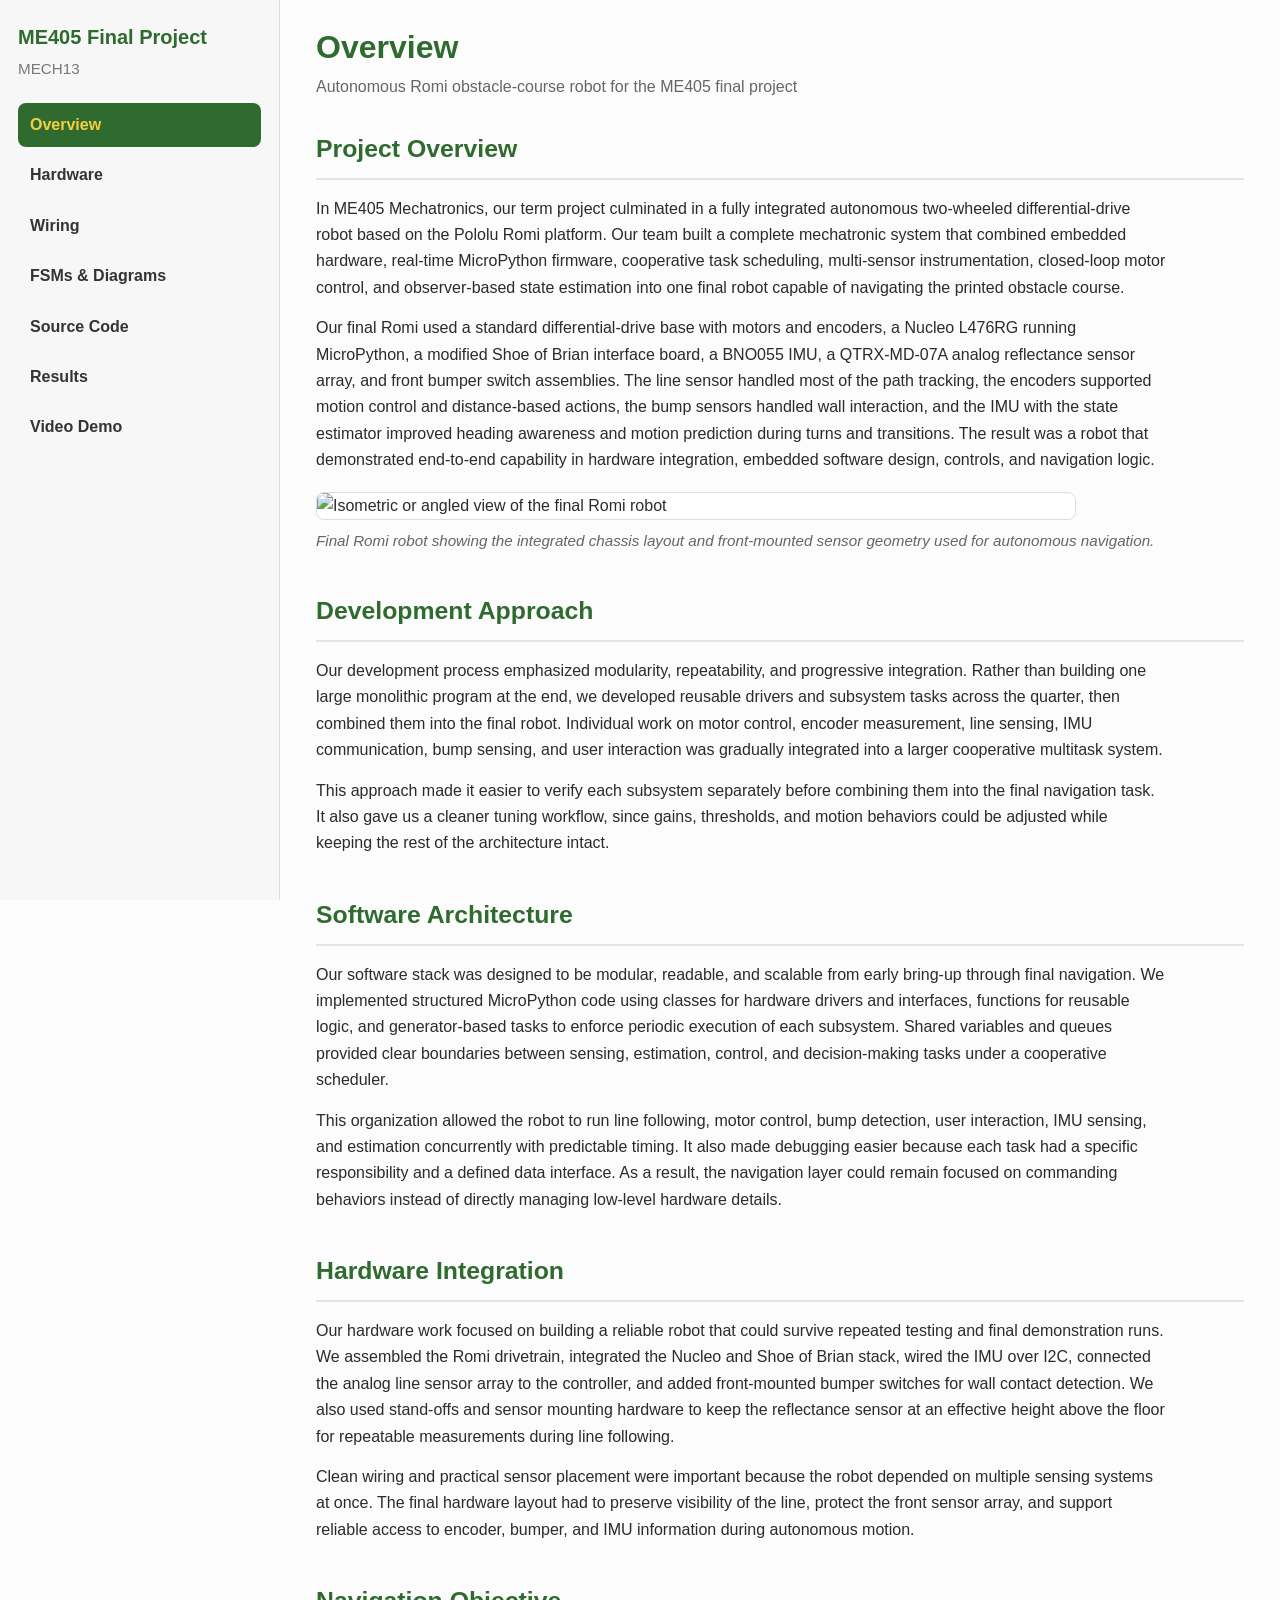
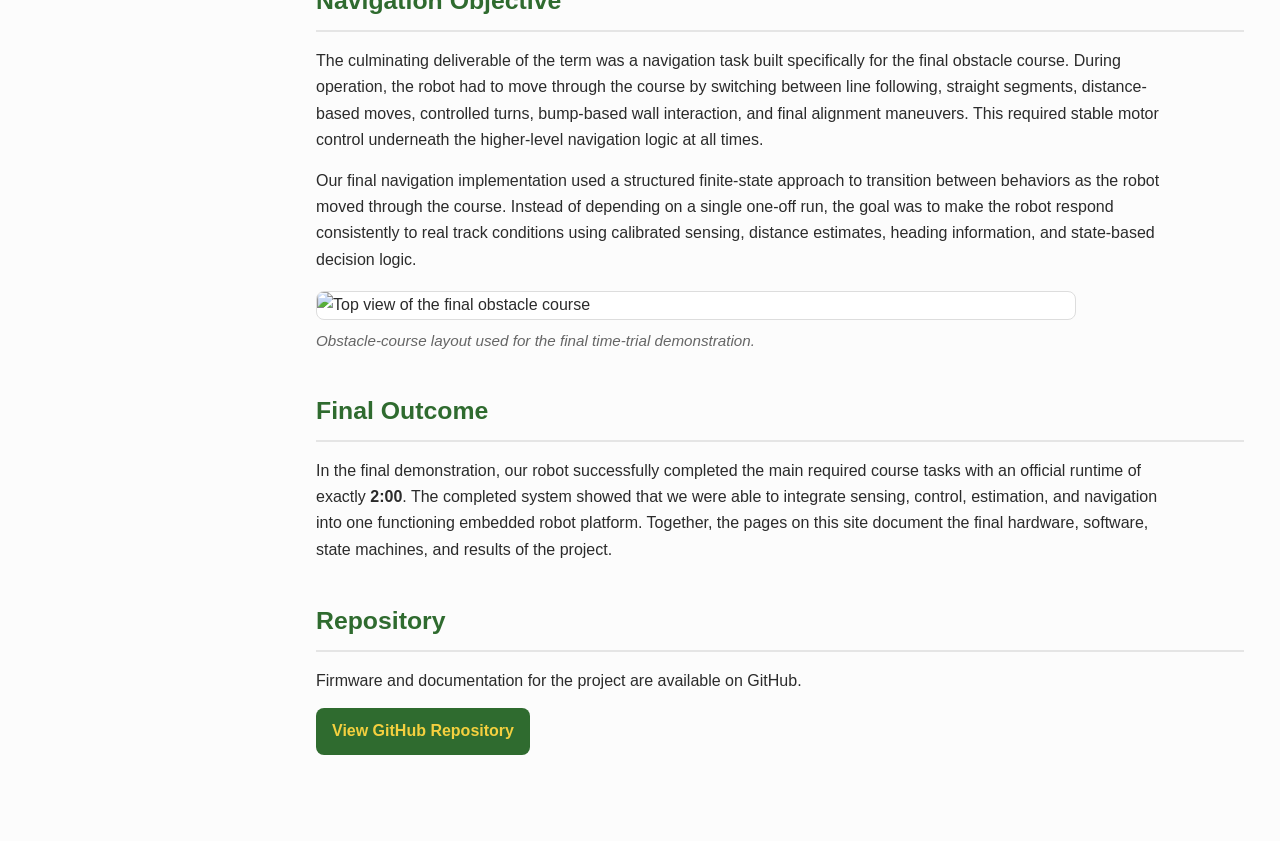
==== commit 2e3415bb: "Update index.html" ====
--- a/index.html
+++ b/index.html
@@ -13,6 +13,7 @@
         <h1>ME405 Final Project</h1>
         <p>MECH13</p>
       </div>
+
       <nav class="sidebar-nav">
         <a class="active" href="index.html">Overview</a>
         <a href="hardware.html">Hardware</a>
@@ -27,85 +28,149 @@
     <main class="content">
       <header class="doc-header">
         <h1>Overview</h1>
-        <p class="subtitle">Autonomous Romi Obstacle Course Robot</p>
+        <p class="subtitle">Autonomous Romi obstacle-course robot for the ME405 final project</p>
       </header>
 
       <section class="doc-section">
         <h2>Project Overview</h2>
         <p>
-          This project brought together the major sensing, actuation, and control systems developed
-          throughout ME405 into one autonomous Romi robot capable of navigating a printed obstacle
-          course. Our final robot combined closed-loop motor control, encoder feedback, line following,
-          bump sensing, inertial sensing, and observer-based state estimation into a single multitask
-          system.
+          In ME405 Mechatronics, our term project culminated in a fully integrated autonomous
+          two-wheeled differential-drive robot based on the Pololu Romi platform. Our team built a
+          complete mechatronic system that combined embedded hardware, real-time MicroPython
+          firmware, cooperative task scheduling, multi-sensor instrumentation, closed-loop motor
+          control, and observer-based state estimation into one final robot capable of navigating the
+          printed obstacle course.
         </p>
+
         <p>
-          Rather than relying on only one sensing method, our design used the strengths of several
-          subsystems together. The line sensor handled most of the path tracking, the encoders supported
-          motion control and distance-based actions, the bump sensors handled wall interaction, and the
-          IMU and state estimator improved heading awareness and motion prediction during turns and
-          transitions.
+          Our final Romi used a standard differential-drive base with motors and encoders, a Nucleo
+          L476RG running MicroPython, a modified Shoe of Brian interface board, a BNO055 IMU,
+          a QTRX-MD-07A analog reflectance sensor array, and front bumper switch assemblies. The
+          line sensor handled most of the path tracking, the encoders supported motion control and
+          distance-based actions, the bump sensors handled wall interaction, and the IMU with the
+          state estimator improved heading awareness and motion prediction during turns and transitions.
+          The result was a robot that demonstrated end-to-end capability in hardware integration,
+          embedded software design, controls, and navigation logic.
+        </p>
+
+        <figure class="doc-figure">
+          <img
+            src="https://github.com/user-attachments/assets/59b8538a-9f08-433e-8024-1bff118f0d29"
+            alt="Isometric or angled view of the final Romi robot"
+          />
+          <figcaption>
+            Final Romi robot showing the integrated chassis layout and front-mounted sensor geometry
+            used for autonomous navigation.
+          </figcaption>
+        </figure>
+      </section>
+
+      <section class="doc-section">
+        <h2>Development Approach</h2>
+        <p>
+          Our development process emphasized modularity, repeatability, and progressive integration.
+          Rather than building one large monolithic program at the end, we developed reusable drivers
+          and subsystem tasks across the quarter, then combined them into the final robot. Individual
+          work on motor control, encoder measurement, line sensing, IMU communication, bump sensing,
+          and user interaction was gradually integrated into a larger cooperative multitask system.
+        </p>
+
+        <p>
+          This approach made it easier to verify each subsystem separately before combining them into
+          the final navigation task. It also gave us a cleaner tuning workflow, since gains, thresholds,
+          and motion behaviors could be adjusted while keeping the rest of the architecture intact.
         </p>
       </section>
 
       <section class="doc-section">
-        <h2>Team Members</h2>
-        <ul>
-          <li>John Tomas</li>
-          <li>Kaden Guevarra</li>
-        </ul>
+        <h2>Software Architecture</h2>
+        <p>
+          Our software stack was designed to be modular, readable, and scalable from early bring-up
+          through final navigation. We implemented structured MicroPython code using classes for
+          hardware drivers and interfaces, functions for reusable logic, and generator-based tasks to
+          enforce periodic execution of each subsystem. Shared variables and queues provided clear
+          boundaries between sensing, estimation, control, and decision-making tasks under a
+          cooperative scheduler.
+        </p>
+
+        <p>
+          This organization allowed the robot to run line following, motor control, bump detection,
+          user interaction, IMU sensing, and estimation concurrently with predictable timing.
+          It also made debugging easier because each task had a specific responsibility and a defined
+          data interface. As a result, the navigation layer could remain focused on commanding
+          behaviors instead of directly managing low-level hardware details.
+        </p>
       </section>
 
       <section class="doc-section">
-        <h2>Robot Overview Image</h2>
+        <h2>Hardware Integration</h2>
+        <p>
+          Our hardware work focused on building a reliable robot that could survive repeated testing
+          and final demonstration runs. We assembled the Romi drivetrain, integrated the Nucleo and
+          Shoe of Brian stack, wired the IMU over I2C, connected the analog line sensor array to the
+          controller, and added front-mounted bumper switches for wall contact detection. We also
+          used stand-offs and sensor mounting hardware to keep the reflectance sensor at an effective
+          height above the floor for repeatable measurements during line following.
+        </p>
+
+        <p>
+          Clean wiring and practical sensor placement were important because the robot depended on
+          multiple sensing systems at once. The final hardware layout had to preserve visibility of the
+          line, protect the front sensor array, and support reliable access to encoder, bumper, and IMU
+          information during autonomous motion.
+        </p>
+      </section>
+
+      <section class="doc-section">
+        <h2>Navigation Objective</h2>
+        <p>
+          The culminating deliverable of the term was a navigation task built specifically for the final
+          obstacle course. During operation, the robot had to move through the course by switching
+          between line following, straight segments, distance-based moves, controlled turns, bump-based
+          wall interaction, and final alignment maneuvers. This required stable motor control
+          underneath the higher-level navigation logic at all times.
+        </p>
+
+        <p>
+          Our final navigation implementation used a structured finite-state approach to transition
+          between behaviors as the robot moved through the course. Instead of depending on a single
+          one-off run, the goal was to make the robot respond consistently to real track conditions
+          using calibrated sensing, distance estimates, heading information, and state-based decision
+          logic.
+        </p>
+
         <figure class="doc-figure">
           <img
-            src="https://github.com/user-attachments/assets/59b8538a-9f08-433e-8024-1bff118f0d29"
-            alt="Photo of our Romi robot"
+            src="https://i.imgur.com/mQRiPmc.png"
+            alt="Top view of the final obstacle course"
           />
-          <figcaption>Final Romi robot configuration used during the obstacle-course demonstration.</figcaption>
+          <figcaption>
+            Obstacle-course layout used for the final time-trial demonstration.
+          </figcaption>
         </figure>
       </section>
 
       <section class="doc-section">
-        <h2>Documentation Pages</h2>
-        <div class="quick-grid">
-          <div class="quick-card">
-            <h3>Hardware</h3>
-            <p>Physical platform, added sensors, and mechanical layout.</p>
-            <a href="hardware.html">Open page</a>
-          </div>
+        <h2>Final Outcome</h2>
+        <p>
+          In the final demonstration, our robot successfully completed the main required course tasks
+          with an official runtime of exactly <strong>2:00</strong>. The completed system showed that we
+          were able to integrate sensing, control, estimation, and navigation into one functioning
+          embedded robot platform. Together, the pages on this site document the final hardware,
+          software, state machines, and results of the project.
+        </p>
+      </section>
 
-          <div class="quick-card">
-            <h3>Wiring</h3>
-            <p>Electrical integration and final pin assignments.</p>
-            <a href="wiring.html">Open page</a>
-          </div>
-
-          <div class="quick-card">
-            <h3>FSMs &amp; Diagrams</h3>
-            <p>Task diagram, finite state machines, and navigator state diagram.</p>
-            <a href="diagrams.html">Open page</a>
-          </div>
-
-          <div class="quick-card">
-            <h3>Source Code</h3>
-            <p>Organized links to the Python files used in the final project.</p>
-            <a href="code.html">Open page</a>
-          </div>
-
-          <div class="quick-card">
-            <h3>Results</h3>
-            <p>Track performance, control gains, and final discussion.</p>
-            <a href="results.html">Open page</a>
-          </div>
-
-          <div class="quick-card">
-            <h3>Video Demo</h3>
-            <p>Final demonstration video for the completed Romi robot.</p>
-            <a href="video.html">Open page</a>
-          </div>
-        </div>
+      <section class="doc-section">
+        <h2>Repository</h2>
+        <p>
+          Firmware and documentation for the project are available on GitHub.
+        </p>
+        <p>
+          <a class="repo-button" href="https://github.com/KadenGuevarra/ME405_Final_MECH13" target="_blank" rel="noopener noreferrer">
+            View GitHub Repository
+          </a>
+        </p>
       </section>
     </main>
   </div>
--- a/style.css
+++ b/style.css
@@ -4,22 +4,42 @@
 
 * {
   box-sizing: border-box;
+}
+
+:root {
+  --bg: #fcfcfc;
+  --sidebar-bg: #f7f7f7;
+  --sidebar-border: #dcdcdc;
+  --text: #2b2b2b;
+  --muted: #666666;
+  --heading: #2f6b2f;
+  --accent: #2f6b2f;
+  --accent-light: #eaf3e4;
+  --accent-gold: #f4d03f;
+  --card-bg: #fafafa;
+  --card-border: #e3e3e3;
+  --table-border: #cfcfcf;
+  --table-head-bg: #f3f6ef;
+  --table-row-alt: #fbfbfb;
+  --link: #2980b9;
+  --link-hover: #1f5f87;
 }
 
 body {
   margin: 0;
   font-family: Arial, Helvetica, sans-serif;
-  background: #fcfcfc;
-  color: #2b2b2b;
-  line-height: 1.6;
+  background: var(--bg);
+  color: var(--text);
+  line-height: 1.65;
 }
 
 a {
-  color: #2980b9;
+  color: var(--link);
   text-decoration: none;
 }
 
 a:hover {
+  color: var(--link-hover);
   text-decoration: underline;
 }
 
@@ -29,9 +49,11 @@
   min-height: 100vh;
 }
 
+/* Sidebar */
+
 .sidebar {
-  background: #f7f7f7;
-  border-right: 1px solid #dcdcdc;
+  background: var(--sidebar-bg);
+  border-right: 1px solid var(--sidebar-border);
   padding: 24px 18px;
   position: sticky;
   top: 0;
@@ -46,7 +68,8 @@
 .sidebar-title h1 {
   margin: 0;
   font-size: 1.25rem;
-  color: #2f6b2f;
+  color: var(--heading);
+  line-height: 1.3;
 }
 
 .sidebar-title p {
@@ -62,18 +85,21 @@
   border-radius: 8px;
   color: #333;
   font-weight: 600;
+  transition: background 0.2s ease, color 0.2s ease;
 }
 
 .sidebar-nav a:hover {
-  background: #eaf3e4;
-  color: #2f6b2f;
+  background: var(--accent-light);
+  color: var(--accent);
   text-decoration: none;
 }
 
 .sidebar-nav a.active {
-  background: #2f6b2f;
-  color: #f4d03f;
-}
+  background: var(--accent);
+  color: var(--accent-gold);
+}
+
+/* Main content */
 
 .content {
   padding: 28px 36px 48px;
@@ -87,33 +113,53 @@
 .doc-header h1 {
   margin: 0 0 8px;
   font-size: 2rem;
-  color: #2f6b2f;
+  color: var(--heading);
+  line-height: 1.2;
 }
 
 .subtitle {
   margin: 0;
-  color: #666;
+  color: var(--muted);
+  font-size: 1rem;
 }
 
 .doc-section {
-  margin-bottom: 34px;
+  margin-bottom: 38px;
 }
 
 .doc-section h2 {
-  color: #2f6b2f;
-  margin-top: 0;
+  color: var(--heading);
+  margin: 0 0 16px;
   border-bottom: 2px solid #e5e5e5;
   padding-bottom: 8px;
+  font-size: 1.55rem;
 }
 
 .doc-section h3 {
-  margin-top: 24px;
+  margin: 26px 0 10px;
+  color: #333;
+  font-size: 1.15rem;
+}
+
+.doc-section p {
+  margin: 0 0 14px;
+  max-width: 850px;
+}
+
+.doc-section ul,
+.doc-section ol {
+  padding-left: 22px;
+  margin: 0 0 16px;
+}
+
+.doc-section li {
   margin-bottom: 8px;
-  color: #333;
-}
+}
+
+/* Figures */
 
 .doc-figure {
-  margin: 18px 0 24px;
+  margin: 18px 0 26px;
 }
 
 .doc-figure img {
@@ -129,15 +175,21 @@
 .doc-figure figcaption {
   margin-top: 8px;
   font-size: 0.95rem;
-  color: #666;
-}
+  color: var(--muted);
+  font-style: italic;
+}
+
+/* Note boxes */
 
 .note-box {
   background: #f9fbf6;
-  border-left: 4px solid #2f6b2f;
+  border-left: 4px solid var(--accent);
   padding: 14px 16px;
   margin: 18px 0;
-}
+  border-radius: 6px;
+}
+
+/* Grid cards */
 
 .code-grid,
 .diagram-grid,
@@ -151,8 +203,8 @@
 .code-card,
 .diagram-card,
 .quick-card {
-  background: #fafafa;
-  border: 1px solid #e3e3e3;
+  background: var(--card-bg);
+  border: 1px solid var(--card-border);
   border-radius: 10px;
   padding: 16px;
 }
@@ -161,7 +213,7 @@
 .diagram-card h3,
 .quick-card h3 {
   margin-top: 0;
-  color: #2f6b2f;
+  color: var(--heading);
 }
 
 .diagram-card img {
@@ -179,6 +231,13 @@
   color: #555;
 }
 
+.quick-card p,
+.code-card p {
+  margin-bottom: 10px;
+}
+
+/* Stats */
+
 .stats {
   display: grid;
   grid-template-columns: repeat(2, minmax(220px, 1fr));
@@ -198,7 +257,7 @@
 .stat-label {
   display: block;
   font-size: 0.95rem;
-  color: #2f6b2f;
+  color: var(--heading);
   font-weight: 700;
   margin-bottom: 6px;
 }
@@ -209,10 +268,12 @@
   font-weight: 700;
 }
 
+/* Buttons */
+
 .repo-button {
   display: inline-block;
-  background: #2f6b2f;
-  color: #f4d03f;
+  background: var(--accent);
+  color: var(--accent-gold);
   padding: 10px 16px;
   border-radius: 8px;
   font-weight: 700;
@@ -220,13 +281,63 @@
 
 .repo-button:hover {
   background: #255625;
-  color: #f4d03f;
+  color: var(--accent-gold);
   text-decoration: none;
 }
 
-ul {
-  padding-left: 20px;
-}
+/* Tables with full grid formatting */
+
+.doc-table {
+  width: 100%;
+  border-collapse: collapse;
+  margin: 18px 0 24px;
+  font-size: 0.97rem;
+  background: white;
+  border: 1px solid var(--table-border);
+}
+
+.doc-table thead th {
+  background: var(--table-head-bg);
+  color: var(--heading);
+  font-weight: 700;
+  border: 1px solid var(--table-border);
+  padding: 12px 14px;
+  text-align: left;
+  vertical-align: top;
+}
+
+.doc-table tbody td {
+  border: 1px solid var(--table-border);
+  padding: 12px 14px;
+  text-align: left;
+  vertical-align: top;
+}
+
+.doc-table tbody tr:nth-child(even) {
+  background: var(--table-row-alt);
+}
+
+.doc-table tbody tr:hover {
+  background: #f5f9f1;
+}
+
+/* Optional wrapper if you decide to wrap tables later */
+.table-wrap {
+  overflow-x: auto;
+  margin: 18px 0 24px;
+}
+
+.table-wrap .doc-table {
+  margin: 0;
+}
+
+/* Better spacing for tables near figures */
+.doc-table + .doc-figure,
+.doc-figure + .doc-table {
+  margin-top: 20px;
+}
+
+/* Responsive */
 
 @media (max-width: 900px) {
   .page {
@@ -237,7 +348,7 @@
     position: static;
     height: auto;
     border-right: none;
-    border-bottom: 1px solid #dcdcdc;
+    border-bottom: 1px solid var(--sidebar-border);
   }
 
   .content {
@@ -251,3 +362,28 @@
     grid-template-columns: 1fr;
   }
 }
+
+@media (max-width: 700px) {
+  .doc-header h1 {
+    font-size: 1.7rem;
+  }
+
+  .doc-section h2 {
+    font-size: 1.35rem;
+  }
+
+  .doc-section h3 {
+    font-size: 1.05rem;
+  }
+
+  .doc-table {
+    font-size: 0.92rem;
+  }
+
+  .doc-table th,
+  .doc-table td,
+  .doc-table thead th,
+  .doc-table tbody td {
+    padding: 10px 10px;
+  }
+}
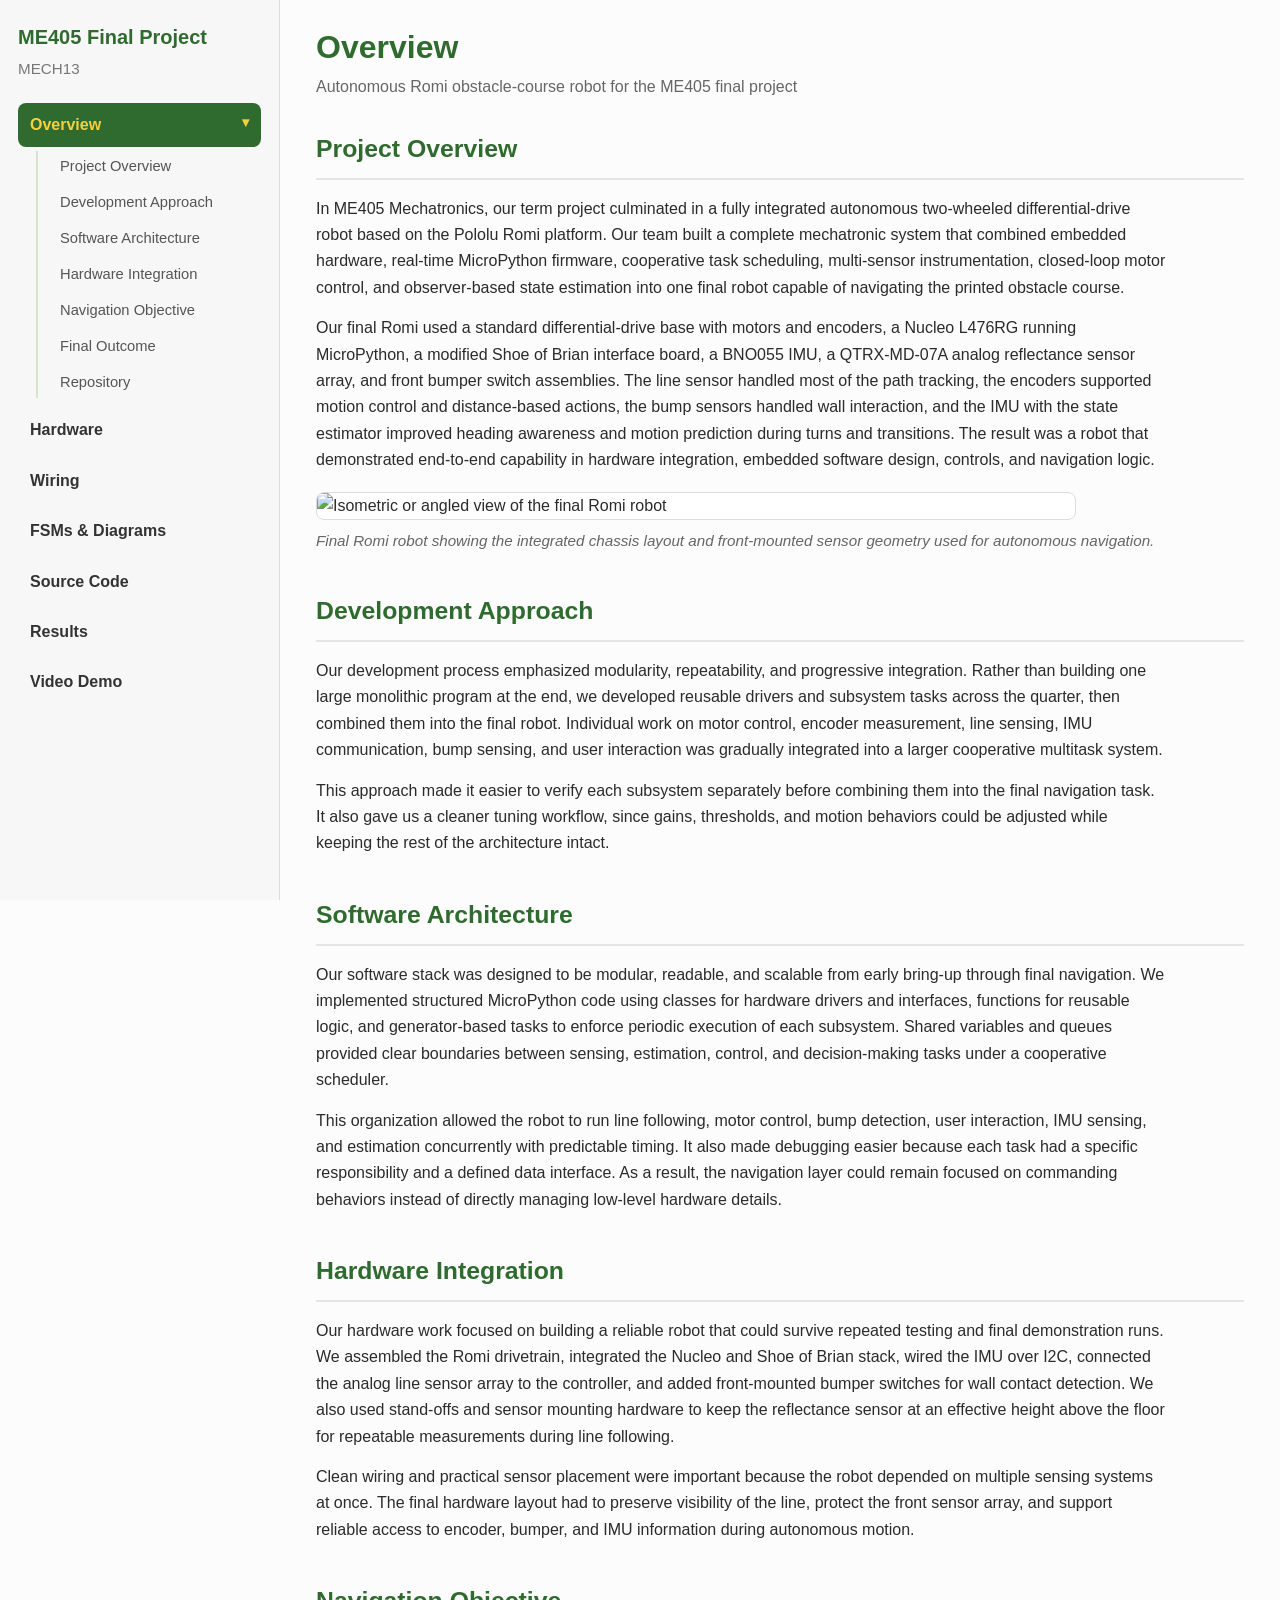
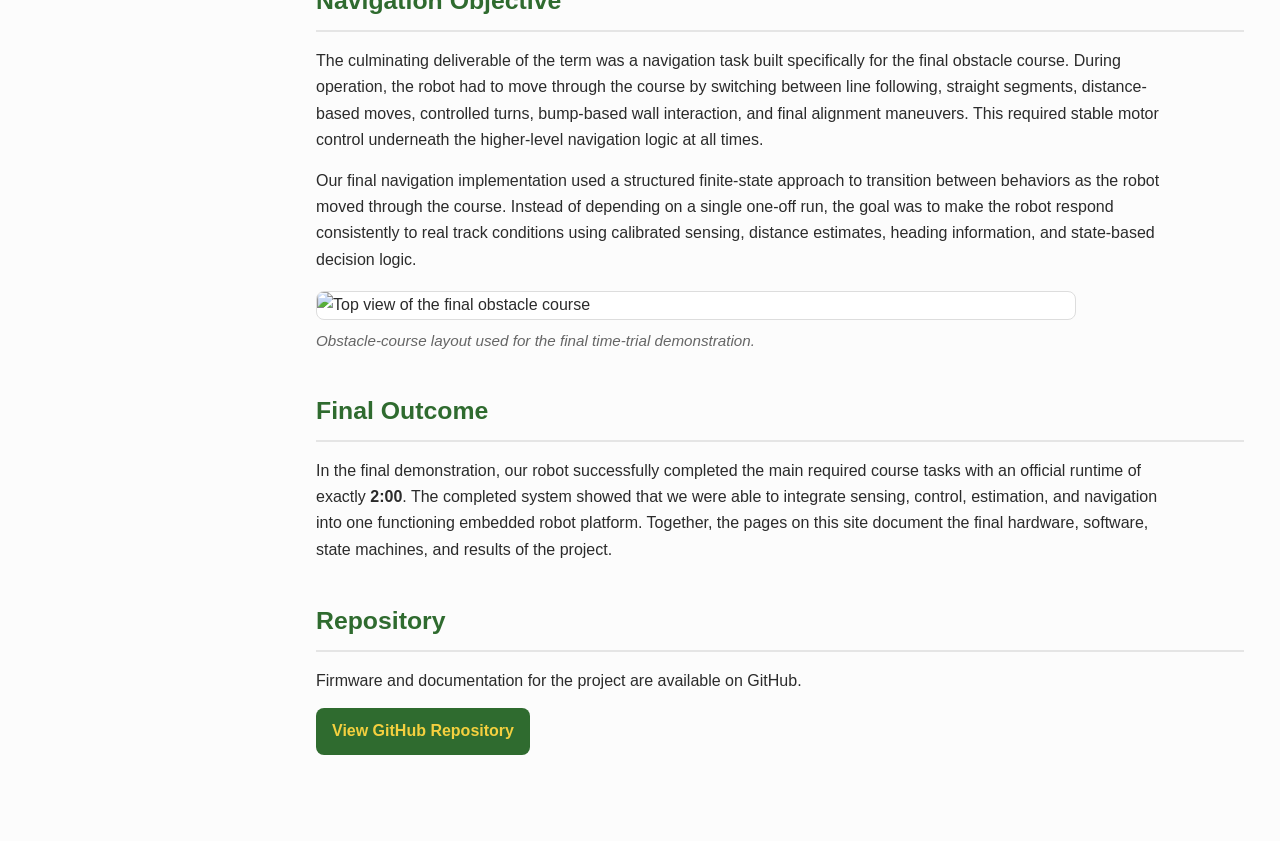
==== commit 7d924bef: "Update index.html" ====
--- a/index.html
+++ b/index.html
@@ -15,7 +15,19 @@
       </div>
 
       <nav class="sidebar-nav">
-        <a class="active" href="index.html">Overview</a>
+        <div class="nav-group">
+          <a class="active" href="index.html">Overview</a>
+          <div class="sidebar-subnav">
+            <a href="#project-overview">Project Overview</a>
+            <a href="#development-approach">Development Approach</a>
+            <a href="#software-architecture">Software Architecture</a>
+            <a href="#hardware-integration">Hardware Integration</a>
+            <a href="#navigation-objective">Navigation Objective</a>
+            <a href="#final-outcome">Final Outcome</a>
+            <a href="#repository">Repository</a>
+          </div>
+        </div>
+
         <a href="hardware.html">Hardware</a>
         <a href="wiring.html">Wiring</a>
         <a href="diagrams.html">FSMs &amp; Diagrams</a>
@@ -31,7 +43,7 @@
         <p class="subtitle">Autonomous Romi obstacle-course robot for the ME405 final project</p>
       </header>
 
-      <section class="doc-section">
+      <section class="doc-section" id="project-overview">
         <h2>Project Overview</h2>
         <p>
           In ME405 Mechatronics, our term project culminated in a fully integrated autonomous
@@ -65,7 +77,7 @@
         </figure>
       </section>
 
-      <section class="doc-section">
+      <section class="doc-section" id="development-approach">
         <h2>Development Approach</h2>
         <p>
           Our development process emphasized modularity, repeatability, and progressive integration.
@@ -82,7 +94,7 @@
         </p>
       </section>
 
-      <section class="doc-section">
+      <section class="doc-section" id="software-architecture">
         <h2>Software Architecture</h2>
         <p>
           Our software stack was designed to be modular, readable, and scalable from early bring-up
@@ -102,7 +114,7 @@
         </p>
       </section>
 
-      <section class="doc-section">
+      <section class="doc-section" id="hardware-integration">
         <h2>Hardware Integration</h2>
         <p>
           Our hardware work focused on building a reliable robot that could survive repeated testing
@@ -121,7 +133,7 @@
         </p>
       </section>
 
-      <section class="doc-section">
+      <section class="doc-section" id="navigation-objective">
         <h2>Navigation Objective</h2>
         <p>
           The culminating deliverable of the term was a navigation task built specifically for the final
@@ -150,7 +162,7 @@
         </figure>
       </section>
 
-      <section class="doc-section">
+      <section class="doc-section" id="final-outcome">
         <h2>Final Outcome</h2>
         <p>
           In the final demonstration, our robot successfully completed the main required course tasks
@@ -161,7 +173,7 @@
         </p>
       </section>
 
-      <section class="doc-section">
+      <section class="doc-section" id="repository">
         <h2>Repository</h2>
         <p>
           Firmware and documentation for the project are available on GitHub.
--- a/style.css
+++ b/style.css
@@ -78,7 +78,12 @@
   font-size: 0.95rem;
 }
 
-.sidebar-nav a {
+.nav-group {
+  margin-bottom: 6px;
+}
+
+.sidebar-nav > a,
+.sidebar-nav > .nav-group > a {
   display: block;
   padding: 9px 12px;
   margin-bottom: 6px;
@@ -88,15 +93,53 @@
   transition: background 0.2s ease, color 0.2s ease;
 }
 
-.sidebar-nav a:hover {
+.sidebar-nav > a:hover,
+.sidebar-nav > .nav-group > a:hover {
   background: var(--accent-light);
   color: var(--accent);
   text-decoration: none;
 }
 
-.sidebar-nav a.active {
+.sidebar-nav > a.active,
+.sidebar-nav > .nav-group > a.active {
   background: var(--accent);
   color: var(--accent-gold);
+}
+
+.sidebar-nav > .nav-group > a.active::after {
+  content: "▾";
+  float: right;
+  font-size: 0.85rem;
+}
+
+.sidebar-subnav {
+  margin: -2px 0 10px 18px;
+  padding-left: 12px;
+  border-left: 2px solid #d7e4cd;
+}
+
+.sidebar-subnav a {
+  display: block;
+  padding: 6px 10px;
+  margin-bottom: 4px;
+  border-radius: 6px;
+  color: #555;
+  font-size: 0.92rem;
+  font-weight: 500;
+  line-height: 1.35;
+  transition: background 0.2s ease, color 0.2s ease;
+}
+
+.sidebar-subnav a:hover {
+  background: var(--accent-light);
+  color: var(--accent);
+  text-decoration: none;
+}
+
+.sidebar-subnav a.sub-active {
+  background: #f3f6ef;
+  color: var(--accent);
+  font-weight: 700;
 }
 
 /* Main content */
@@ -179,7 +222,7 @@
   font-style: italic;
 }
 
-/* Note boxes */
+/* Note box */
 
 .note-box {
   background: #f9fbf6;
@@ -189,7 +232,7 @@
   border-radius: 6px;
 }
 
-/* Grid cards */
+/* Cards / grids */
 
 .code-grid,
 .diagram-grid,
@@ -285,12 +328,17 @@
   text-decoration: none;
 }
 
-/* Tables with full grid formatting */
+/* Tables */
+
+.table-wrap {
+  overflow-x: auto;
+  margin: 18px 0 24px;
+}
 
 .doc-table {
   width: 100%;
+  min-width: 620px;
   border-collapse: collapse;
-  margin: 18px 0 24px;
   font-size: 0.97rem;
   background: white;
   border: 1px solid var(--table-border);
@@ -321,20 +369,170 @@
   background: #f5f9f1;
 }
 
-/* Optional wrapper if you decide to wrap tables later */
-.table-wrap {
-  overflow-x: auto;
-  margin: 18px 0 24px;
-}
-
-.table-wrap .doc-table {
+.doc-table + .doc-figure,
+.doc-figure + .doc-table,
+.table-wrap + .doc-figure,
+.doc-figure + .table-wrap {
+  margin-top: 20px;
+}
+
+/* Exact wire-color classes */
+
+.pin-red {
+  background: #ff0000;
+  color: #ffffff;
+  font-weight: 700;
+}
+
+.pin-black {
+  background: #000000;
+  color: #ffffff;
+  font-weight: 700;
+}
+
+.pin-yellow {
+  background: #ffff00;
+  color: #000000;
+  font-weight: 700;
+}
+
+.pin-blue {
+  background: #00b0f0;
+  color: #000000;
+  font-weight: 700;
+}
+
+.pin-green {
+  background: #00b050;
+  color: #000000;
+  font-weight: 700;
+}
+
+.pin-orange {
+  background: #ffc000;
+  color: #000000;
+  font-weight: 700;
+}
+
+.pin-brown {
+  background: #a65e2e;
+  color: #ffffff;
+  font-weight: 700;
+}
+
+.pin-gray {
+  background: #bfbfbf;
+  color: #000000;
+  font-weight: 700;
+}
+
+.pin-purple {
+  background: #cc66cc;
+  color: #000000;
+  font-weight: 700;
+}
+
+.pin-white {
+  background: #ffffff;
+  color: #000000;
+  font-weight: 700;
+}
+
+/* Old classes kept for compatibility if any are still in your HTML */
+
+.pin-power {
+  background: #ffd9d9;
+  font-weight: 700;
+}
+
+.pin-ground {
+  background: #e6e6e6;
+  font-weight: 700;
+}
+
+.pin-motor {
+  background: #d9ead3;
+  font-weight: 700;
+}
+
+.pin-encoder {
+  background: #cfe2ff;
+  font-weight: 700;
+}
+
+.pin-line {
+  background: #fff2cc;
+  font-weight: 700;
+}
+
+.pin-imu {
+  background: #ead1ff;
+  font-weight: 700;
+}
+
+.pin-bump {
+  background: #d9f2f2;
+  font-weight: 700;
+}
+
+/* Optional legend */
+
+.color-legend {
+  display: flex;
+  flex-wrap: wrap;
+  gap: 10px 14px;
+  margin: 12px 0 18px;
+  padding: 0;
+  list-style: none;
+}
+
+.color-legend li {
+  display: flex;
+  align-items: center;
+  gap: 8px;
   margin: 0;
 }
 
-/* Better spacing for tables near figures */
-.doc-table + .doc-figure,
-.doc-figure + .doc-table {
-  margin-top: 20px;
+.legend-swatch {
+  width: 18px;
+  height: 18px;
+  border: 1px solid #bbb;
+  border-radius: 4px;
+  display: inline-block;
+}
+
+.legend-red { background: #ff0000; }
+.legend-black { background: #000000; }
+.legend-yellow { background: #ffff00; }
+.legend-blue { background: #00b0f0; }
+.legend-green { background: #00b050; }
+.legend-orange { background: #ffc000; }
+.legend-brown { background: #a65e2e; }
+.legend-gray { background: #bfbfbf; }
+.legend-purple { background: #cc66cc; }
+.legend-white { background: #ffffff; }
+
+/* Results-page-only status badges */
+
+.results-table .status-badge {
+  display: inline-block;
+  padding: 4px 10px;
+  border-radius: 999px;
+  font-size: 0.88rem;
+  font-weight: 700;
+  line-height: 1.2;
+}
+
+.results-table .status-yes {
+  background: #eaf3e4;
+  color: var(--accent);
+  border: 1px solid #cfe0c2;
+}
+
+.results-table .status-no {
+  background: #fbeaea;
+  color: #9b2c2c;
+  border: 1px solid #e6bcbc;
 }
 
 /* Responsive */
@@ -361,6 +559,10 @@
   .stats {
     grid-template-columns: 1fr;
   }
+
+  .sidebar-subnav {
+    margin-left: 12px;
+  }
 }
 
 @media (max-width: 700px) {
@@ -378,6 +580,7 @@
 
   .doc-table {
     font-size: 0.92rem;
+    min-width: 560px;
   }
 
   .doc-table th,
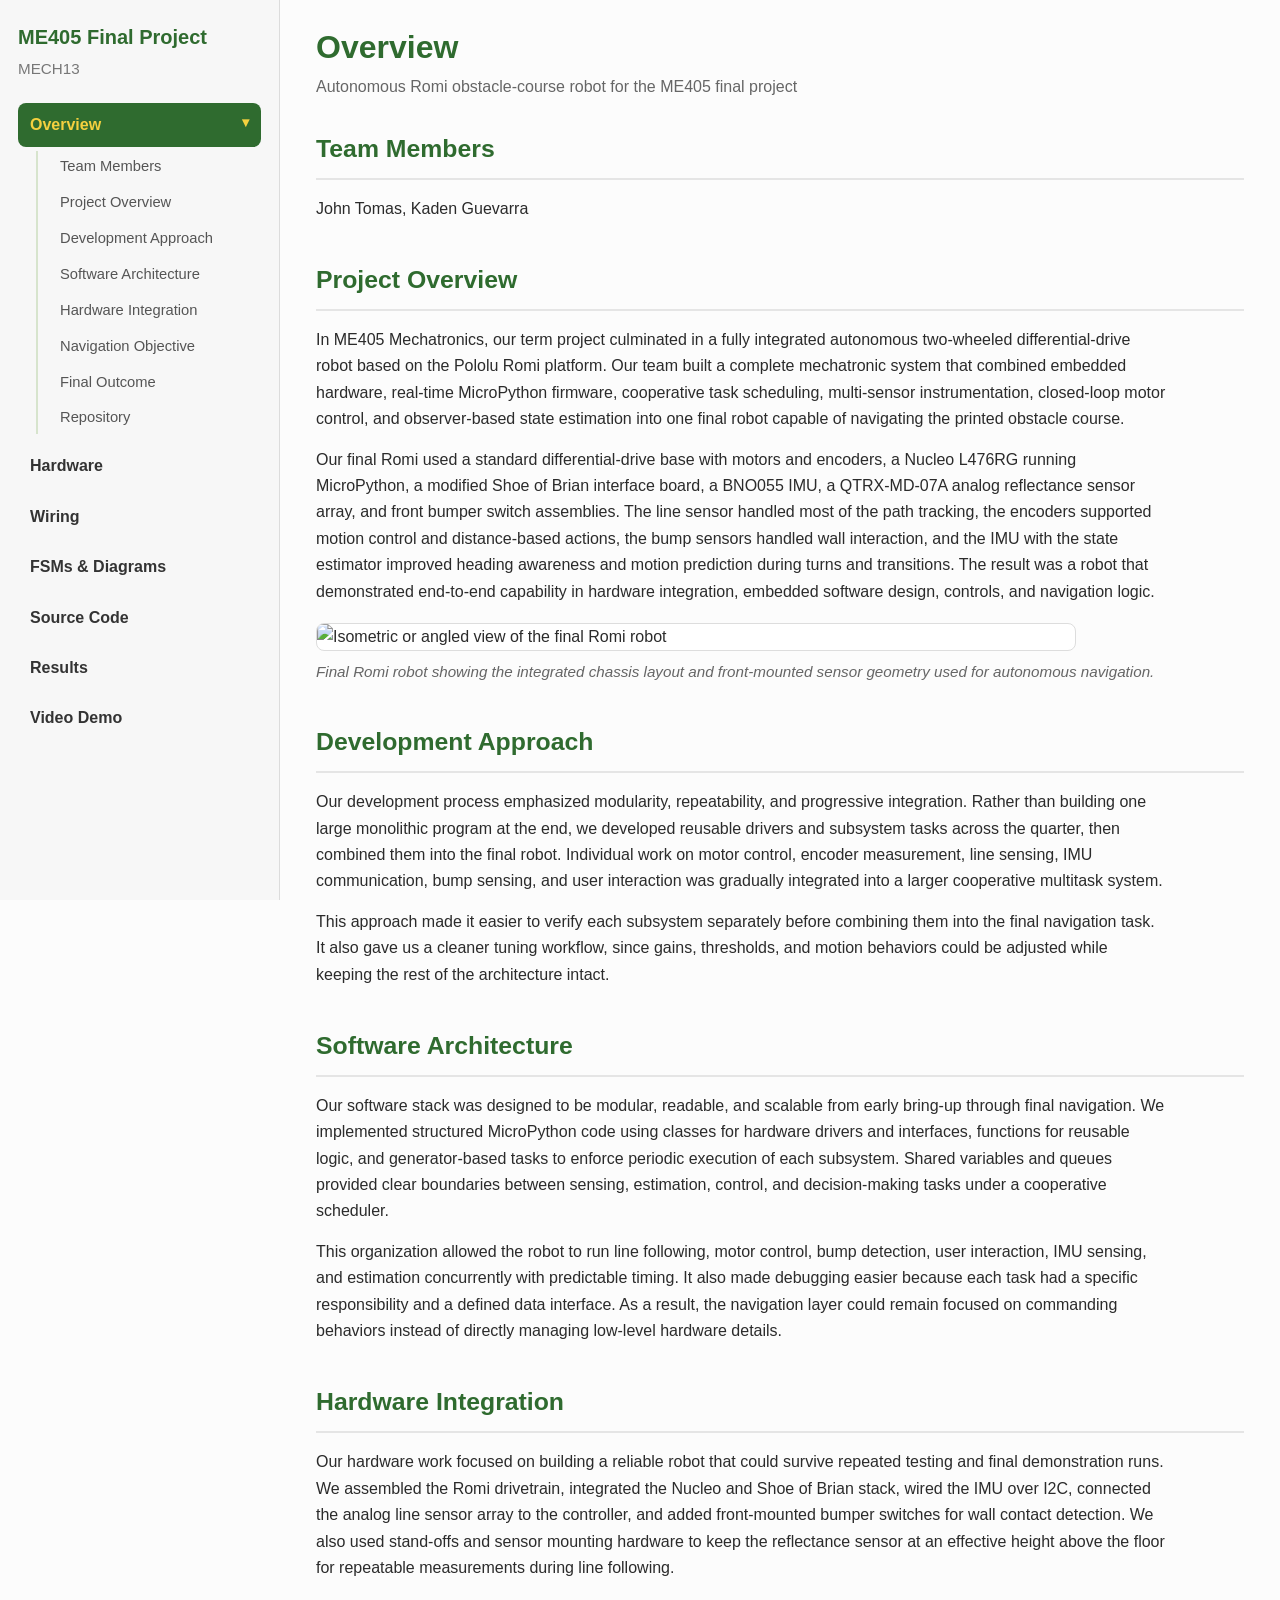
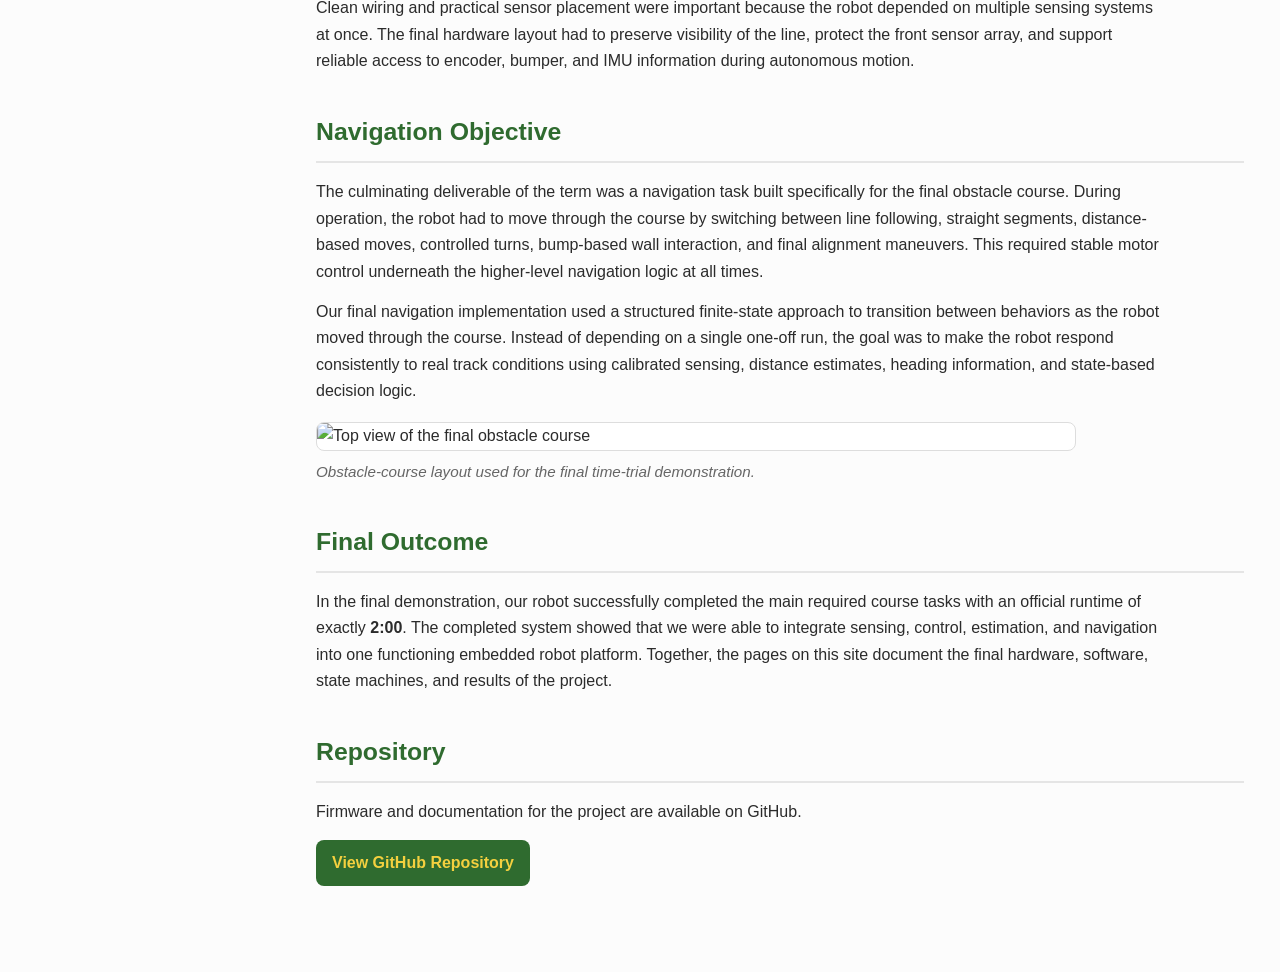
==== commit 663430dc: "Update index.html" ====
--- a/index.html
+++ b/index.html
@@ -18,6 +18,7 @@
         <div class="nav-group">
           <a class="active" href="index.html">Overview</a>
           <div class="sidebar-subnav">
+            <a href="#team-members">Team Members</a>
             <a href="#project-overview">Project Overview</a>
             <a href="#development-approach">Development Approach</a>
             <a href="#software-architecture">Software Architecture</a>
@@ -42,6 +43,11 @@
         <h1>Overview</h1>
         <p class="subtitle">Autonomous Romi obstacle-course robot for the ME405 final project</p>
       </header>
+
+      <section class="doc-section" id="team-members">
+      <h2>Team Members</h2>
+      <p>John Tomas, Kaden Guevarra</p>
+      </section>
 
       <section class="doc-section" id="project-overview">
         <h2>Project Overview</h2>
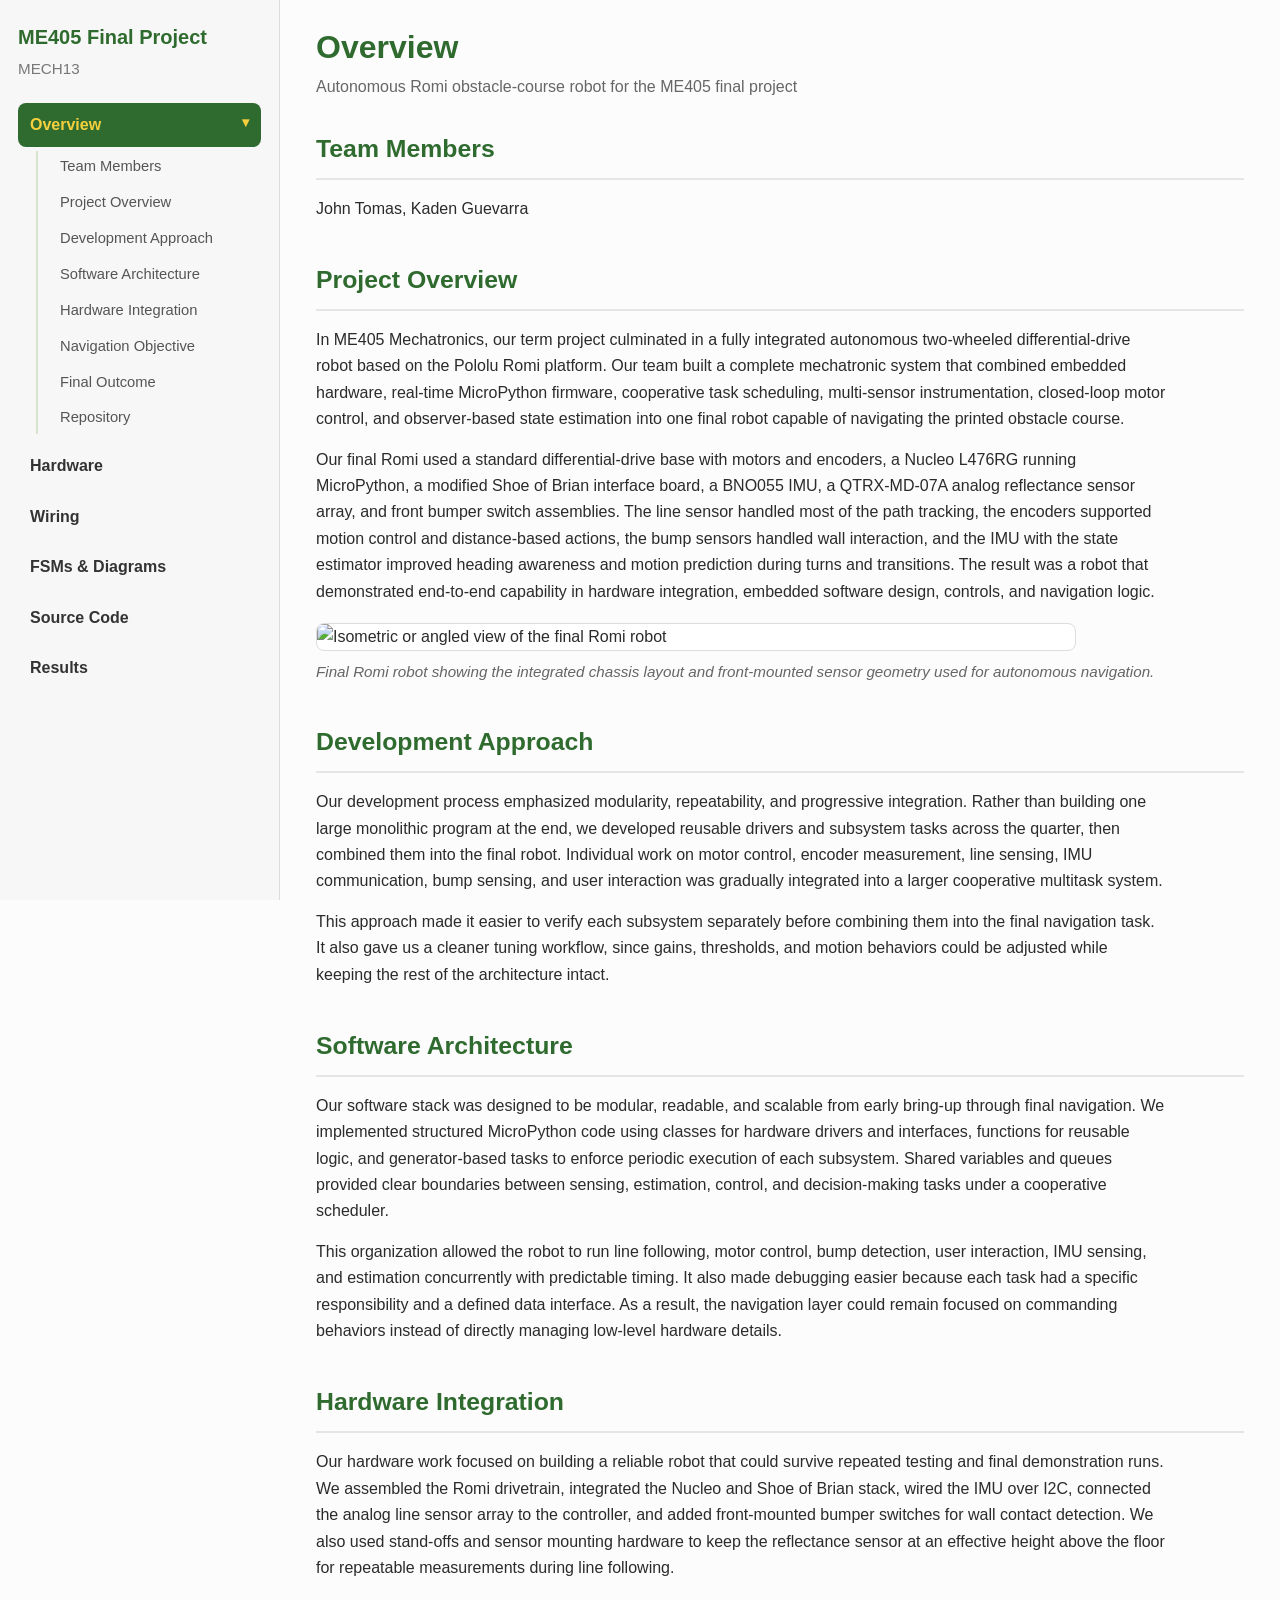
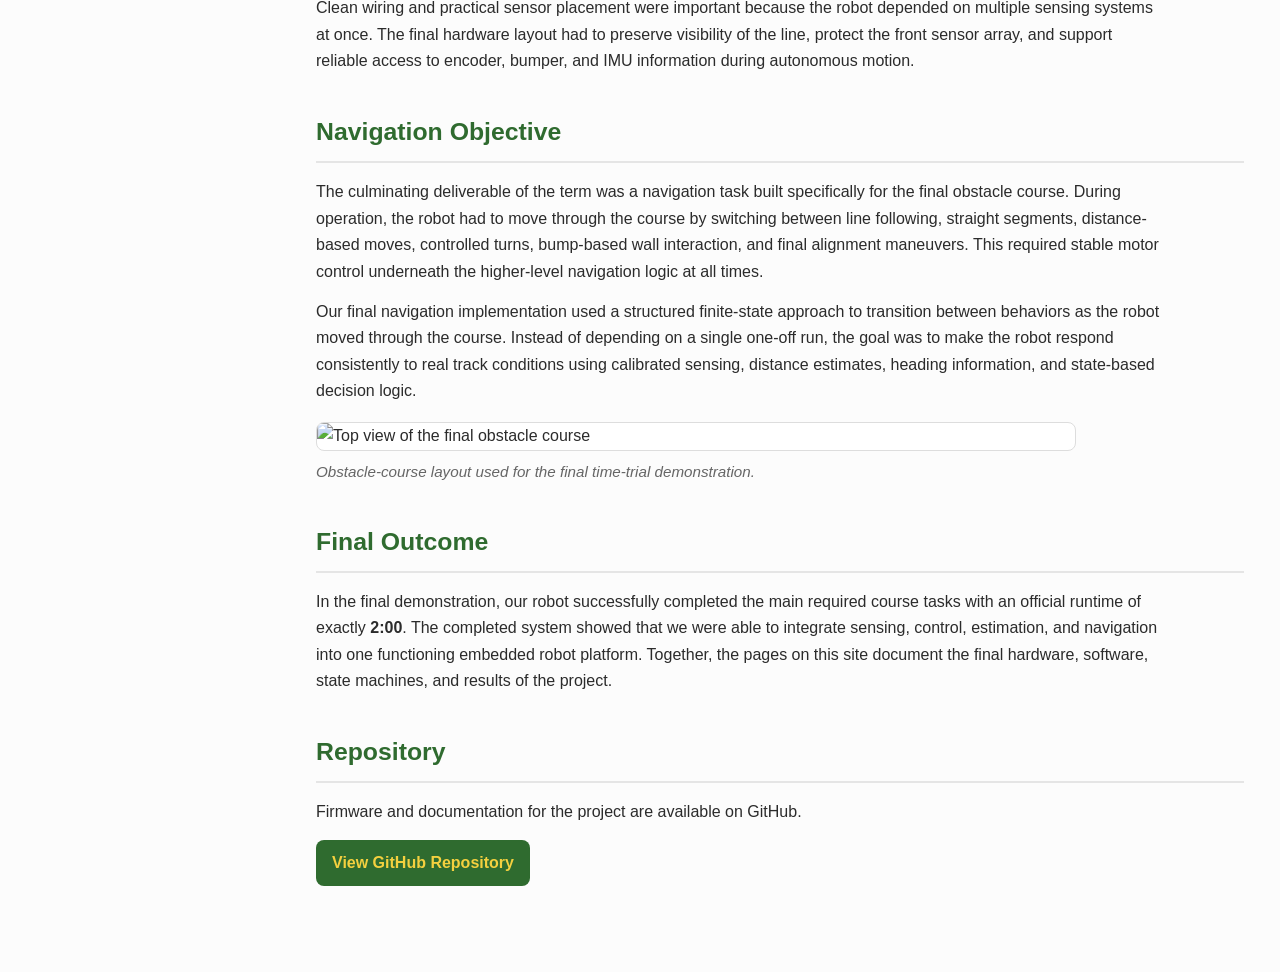
==== commit cf4adf7c: "Update index.html" ====
--- a/index.html
+++ b/index.html
@@ -34,7 +34,6 @@
         <a href="diagrams.html">FSMs &amp; Diagrams</a>
         <a href="code.html">Source Code</a>
         <a href="results.html">Results</a>
-        <a href="video.html">Video Demo</a>
       </nav>
     </aside>
 
